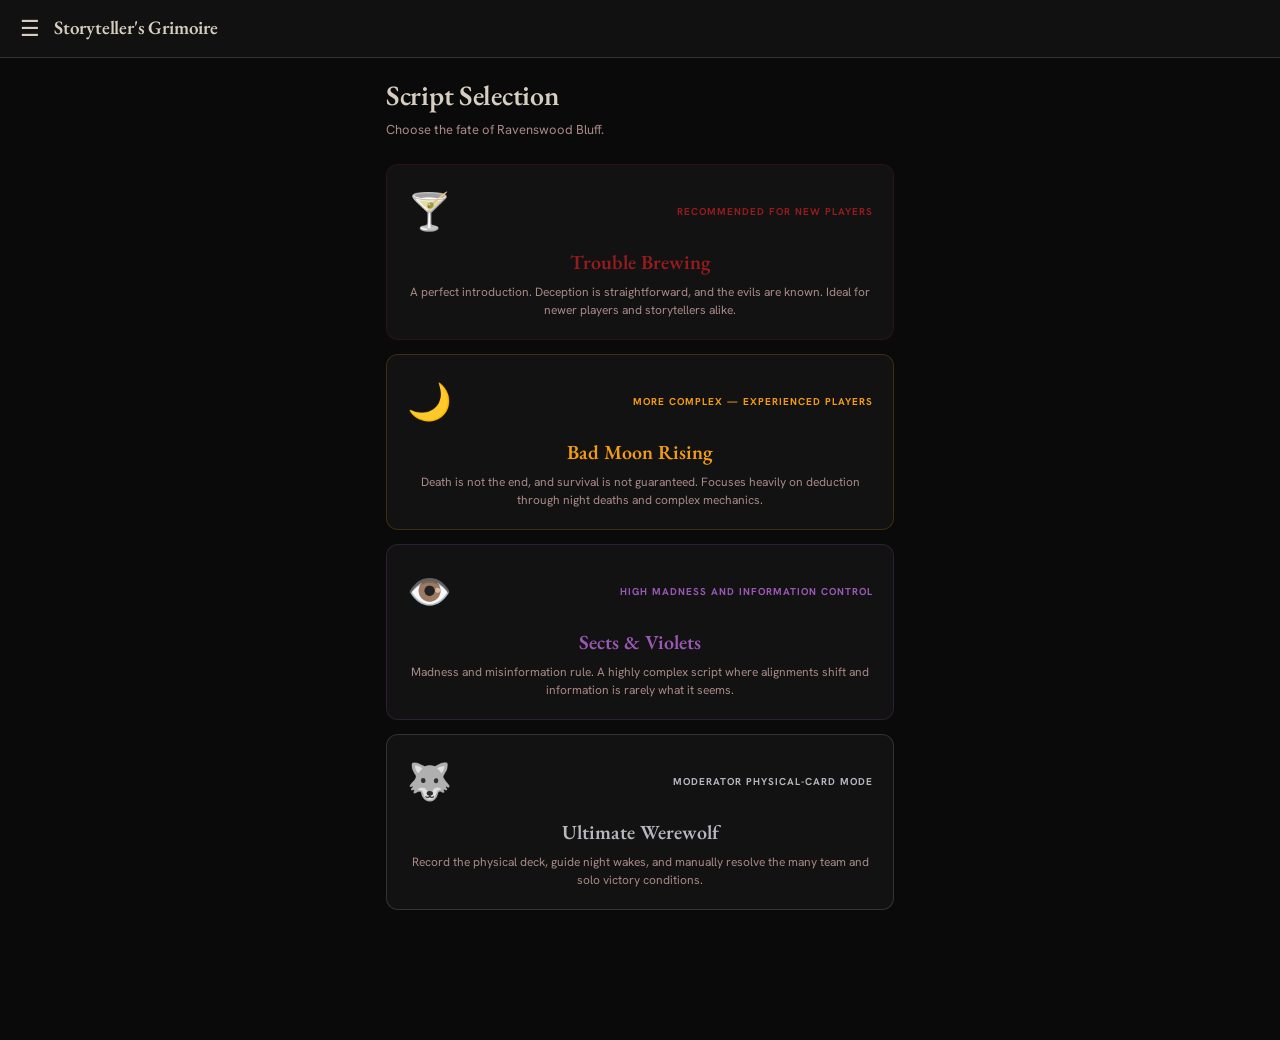
==== index.html @ f35dbe3b "Added warewolf" ====
<!DOCTYPE html>
<html lang="en">
<head>
<meta charset="UTF-8">
<meta name="viewport" content="width=device-width, initial-scale=1.0, user-scalable=no">
<title>🩸 Storyteller's Grimoire</title>
<link rel="stylesheet" href="styles/main.css">
</head>
<body>

<div id="app"></div>

<!-- Load all BOTC script data -->
<script src="scripts/trouble_brewing.js"></script>
<script src="scripts/bad_moon_rising.js"></script>
<script src="scripts/sects_and_violets.js"></script>
<script src="scripts/ultimate_werewolf.js"></script>
<script src="scripts/common.js"></script>
<script>
// Start game engine
(function() {
  try {
    const saved = loadFromStorage();
    if (saved && saved._saved) {
      Object.assign(state, saved);
      state.showResume = true;
    } else {
      state.screen = "select";
    }
    render();
  } catch (error) {
    console.error("Initialization error:", error);
    const app = document.getElementById("app");
    if (app) {
      app.innerHTML = `<div class="screen" style="padding:32px;text-align:center">
        <h2 style="color:var(--red);margin-bottom:16px">Error Loading Page</h2>
        <p style="color:var(--text2);margin-bottom:8px">${error.message}</p>
        <button class="btn btn-primary" style="margin-top:16px" onclick="location.reload()">Reload Page</button>
      </div>`;
    }
  }
})();
</script>
</body>
</html>
---- styles/main.css ----
@import url('https://fonts.googleapis.com/css2?family=EB+Garamond:ital,wght@0,500;0,600;1,500&family=Hanken+Grotesk:wght@400;600;700&display=swap');
@import url('https://fonts.googleapis.com/css2?family=Material+Symbols+Outlined:wght,FILL@100..700,0..1&display=swap');

:root {
  /* Stitch Color Tokens from DESIGN.md */
  --bg: #0A0A0A;                  /* True-black obsidian-base (#0A0A0A) */
  --surface: #1E1E1E;             /* Slate charcoal-surface Level (#1E1E1E) */
  --surface2: #131313;            /* Base surface (#131313) */
  --surface3: #201f1f;            /* High-contrast container surface (#201f1f) */
  --surface-bright: #393939;      /* Brightened surface for hovers/active states */
  --border: #333333;              /* Elevation stroke inner border */
  --text: #D6CFC0;                /* Parchment-text (#D6CFC0) */
  --text2: #e5e2e1;               /* on-surface warm muted variant */
  --text3: #a88a87;               /* outline variant */
  
  /* Brand Crimson & Alignment States */
  --red: #951B1E;                 /* Primary Solid Crimson (#951B1E) */
  --crimson: #B81D24;             /* Crimson accent primary (#B81D24) */
  --darkred: #7A1619;             /* Status evil primary (#7A1619) */
  --green: #2D5A27;               /* Forest green status good (#2D5A27) */
  
  /* Additional Aesthetic Tones from DESIGN.md */
  --blue: #dfbcd9;                /* soft tertiary lavender / blue substitute */
  --darkblue: #1c1b1b;            /* Muted dark blue container low */
  --purple: #5e445c;              /* Midnight purple storyteller private container */
  --teal: #dfbcd9;                /* soft tertiary lavender */
  --orange: #ffa69e;              /* Muted orange alert warnings */
  
  /* Fonts */
  --font-serif: 'EB Garamond', Georgia, serif;
  --font-sans: 'Hanken Grotesk', -apple-system, sans-serif;
  
  /* Border Radius */
  --rounded-sm: 0.25rem;
  --rounded: 0.5rem;
  --rounded-md: 0.75rem;
  --rounded-lg: 1rem;
  --rounded-xl: 1.5rem;
}

* {
  margin: 0;
  padding: 0;
  box-sizing: border-box;
  -webkit-tap-highlight-color: transparent;
}

body {
  font-family: var(--font-sans);
  background-color: var(--bg);
  color: var(--text);
  font-size: 14px;
  min-height: 100vh;
  overscroll-behavior: none;
  line-height: 1.5;
}

button, input, select, textarea {
  font-family: inherit;
}

/* ── SCROLLBARS ── */
::-webkit-scrollbar {
  width: 6px;
  height: 6px;
}
::-webkit-scrollbar-track {
  background: var(--bg);
}
::-webkit-scrollbar-thumb {
  background: var(--border);
  border-radius: 3px;
}
::-webkit-scrollbar-thumb:hover {
  background: var(--text3);
}

/* ── HEADER ── */
.header {
  padding: 14px 20px;
  background: rgba(19, 19, 19, 0.85);
  border-bottom: 1px solid var(--border);
  display: flex;
  align-items: center;
  justify-content: space-between;
  position: sticky;
  top: 0;
  z-index: 100;
  backdrop-filter: blur(20px);
}
.header-title {
  font-family: var(--font-serif);
  font-weight: 600;
  font-size: 19px;
  letter-spacing: -0.01em;
}

/* ── LAYOUT ── */
.screen {
  padding: 24px 16px;
  max-width: 540px;
  margin: 0 auto;
  padding-bottom: 110px;
}
.phase-badge {
  padding: 5px 12px;
  border-radius: 9999px;
  font-size: 11px;
  font-weight: 700;
  letter-spacing: 0.05em;
  text-transform: uppercase;
}

/* ── TYPOGRAPHY ── */
h1, h2, h3, .timer-display {
  font-family: var(--font-serif);
  font-weight: 600;
}
h2 {
  font-size: 26px;
  letter-spacing: -0.01em;
}

/* ── BUTTONS ── */
.btn {
  padding: 12px 20px;
  border-radius: 8px;
  border: none;
  font-weight: 600;
  font-size: 14px;
  cursor: pointer;
  width: 100%;
  transition: all 0.2s cubic-bezier(0.4, 0, 0.2, 1);
  display: inline-flex;
  align-items: center;
  justify-content: center;
  gap: 8px;
}
.btn:active {
  transform: scale(0.97);
  opacity: 0.9;
}
.btn-primary {
  background: var(--red);
  color: var(--text);
  border: 1px solid rgba(255, 255, 255, 0.05);
}
.btn-primary:hover {
  background: var(--crimson);
}
.btn-blue {
  background: var(--darkblue);
  color: var(--text2);
  border: 1px solid var(--border);
}
.btn-blue:hover {
  background: var(--surface-bright);
}
.btn-night {
  background: var(--red);
  color: var(--text);
  border: 1px solid rgba(255, 255, 255, 0.05);
}
.btn-night:hover {
  background: var(--crimson);
}
.btn-day {
  background: var(--green);
  color: var(--text);
  border: 1px solid rgba(255, 255, 255, 0.05);
}
.btn-day:hover {
  background: #397332;
}
.btn-disabled {
  background: var(--surface2);
  color: var(--text3);
  border: 1px solid var(--border);
  cursor: not-allowed;
  opacity: 0.6;
}
.btn-disabled:active {
  transform: none;
}
.btn-sm {
  padding: 6px 12px;
  border-radius: 6px;
  font-size: 12px;
  font-weight: 600;
  cursor: pointer;
  width: auto;
  border: none;
  transition: all 0.15s ease;
}
.btn-sm:active {
  transform: scale(0.95);
}
.btn-outline {
  background: none;
  border: 1px solid var(--border);
  color: var(--text2);
  padding: 8px 14px;
  border-radius: 8px;
  font-size: 13px;
  cursor: pointer;
  transition: all 0.2s;
  display: inline-flex;
  align-items: center;
  justify-content: center;
  gap: 6px;
}
.btn-outline:hover {
  border-color: var(--text2);
  color: var(--text);
  background: rgba(255, 255, 255, 0.02);
}
.btn-outline:active {
  transform: scale(0.97);
}

/* ── INPUTS ── */
.input {
  padding: 10px 14px;
  border-radius: 8px;
  border: 1px solid var(--border);
  background: var(--surface2);
  color: var(--text);
  font-size: 14px;
  outline: none;
  width: 100%;
  transition: all 0.2s;
}
.input:focus {
  border-color: var(--red);
  box-shadow: 0 0 0 1px var(--red);
}
select.input {
  -webkit-appearance: none;
  background-image: url("data:image/svg+xml;charset=UTF-8,%3Csvg xmlns='http://www.w3.org/2000/svg' viewBox='0 0 24 24' fill='%23D6CFC0'%3E%3Cpath d='M7 10l5 5 5-5z'/%3E%3C/svg%3E");
  background-repeat: no-repeat;
  background-position: right 12px center;
  background-size: 18px;
  padding-right: 36px;
}

/* ── CARDS ── */
.card {
  padding: 16px;
  border-radius: 8px;
  margin-bottom: 12px;
  border: 1px solid var(--border);
  background: var(--surface);
  box-shadow: 0 4px 6px rgba(0,0,0,0.15);
}

/* ── PLAYER ROWS ── */
.player-row {
  margin-bottom: 8px;
  border-radius: 8px;
  overflow: hidden;
  border: 1px solid var(--border);
  transition: all 0.2s ease-in-out;
  background: var(--surface);
}
.player-row.active-state {
  border-color: var(--red);
  box-shadow: 0 0 12px rgba(149, 27, 30, 0.2);
}
.player-main {
  display: flex;
  align-items: center;
  gap: 12px;
  padding: 0 16px;
  min-height: 58px;              /* Fat-finger height standard (>=56px) */
  cursor: pointer;
  user-select: none;
}
.seat-num {
  width: 24px;
  height: 24px;
  border-radius: 50%;
  display: flex;
  align-items: center;
  justify-content: center;
  font-size: 11px;
  font-weight: 700;
  flex-shrink: 0;
  color: #fff;
  border: 1px solid rgba(255,255,255,0.15);
}
.player-expand {
  padding: 12px 16px 16px;
  border-top: 1px solid var(--border);
  background: rgba(0,0,0,0.25);
}

/* ── TABS ── */
.tabs {
  display: flex;
  border-bottom: 1px solid var(--border);
  background: var(--surface);
  position: sticky;
  top: 49px;
  z-index: 90;
}
.tab {
  flex: 1;
  padding: 14px 8px;
  background: none;
  border: none;
  border-bottom: 2px solid transparent;
  color: var(--text3);
  font-size: 13px;
  font-weight: 600;
  cursor: pointer;
  transition: all 0.2s;
}
.tab.active {
  border-bottom-color: var(--red);
  color: var(--red);
}

/* ── STATUS BAR ── */
.status-bar {
  display: flex;
  gap: 8px;
  padding: 10px 16px;
  font-size: 11px;
  flex-wrap: wrap;
  background: rgba(0,0,0,0.25);
  border-bottom: 1px solid var(--border);
}

/* ── NIGHT STEP ── */
.night-step {
  padding: 18px;
  border-radius: 8px;
  margin-bottom: 16px;
  border: 1px solid var(--border);
}

/* ── ROLE CHIPS ── */
.role-chip {
  padding: 8px 14px;
  border-radius: 9999px;          /* Pill-shaped chips */
  font-size: 12px;
  font-weight: 600;
  cursor: pointer;
  transition: all 0.2s;
  border: 1px solid var(--border);
  display: inline-flex;
  align-items: center;
  margin: 0 6px 6px 0;
  box-shadow: 0 1px 3px rgba(0,0,0,0.2);
}
.role-chip img {
  border-radius: 50%;
  border: 1px solid rgba(255,255,255,0.15); /* Slight etched border */
}

/* ── BOTTOM BAR ── */
.bottom-bar {
  position: fixed;
  bottom: 0;
  left: 0;
  right: 0;
  padding: 14px 20px;
  background: rgba(10, 10, 10, 0.95);
  border-top: 1px solid var(--border);
  display: flex;
  gap: 12px;
  backdrop-filter: blur(20px);
  z-index: 100;
}

/* ── WARNINGS ── */
.warn {
  padding: 10px 14px;
  border-radius: 8px;
  font-size: 13px;
  font-weight: 600;
  margin-top: 8px;
  border: 1px solid transparent;
}
.warn-red {
  background: rgba(184, 29, 36, 0.1);
  color: #ffb4ab;
  border-color: rgba(184, 29, 36, 0.2);
}
.warn-orange {
  background: rgba(243, 156, 18, 0.1);
  color: var(--orange);
  border-color: rgba(243, 156, 18, 0.2);
}
.warn-green {
  background: rgba(45, 90, 39, 0.15);
  color: #a3e498;
  border-color: rgba(45, 90, 39, 0.3);
}

/* ── OVERLAYS ── */
.overlay {
  position: fixed;
  inset: 0;
  z-index: 200;
  display: flex;
  align-items: center;
  justify-content: center;
  background: rgba(0, 0, 0, 0.9);
  backdrop-filter: blur(20px);
  padding: 16px;
}
.overlay-box {
  background: var(--surface2);
  border: 1px solid var(--border);
  border-radius: 12px;
  padding: 28px;
  max-width: 380px;
  width: 100%;
  text-align: center;
  box-shadow: 0 10px 25px rgba(0,0,0,0.5);
}
.show-card-overlay {
  position: fixed;
  inset: 0;
  z-index: 250;
  display: flex;
  align-items: center;
  justify-content: center;
  background: rgba(0, 0, 0, 0.92);
  backdrop-filter: blur(20px);
  cursor: pointer;
}
.show-card {
  text-align: center;
  padding: 44px 32px;
  border-radius: 16px;
  max-width: 350px;
  width: 90%;
  box-shadow: 0 15px 35px rgba(0,0,0,0.6);
  border: 1px solid var(--border);
}
.confirm-overlay {
  position: fixed;
  inset: 0;
  z-index: 250;
  display: flex;
  align-items: center;
  justify-content: center;
  background: rgba(0, 0, 0, 0.85);
  backdrop-filter: blur(15px);
  padding: 16px;
}
.confirm-box {
  background: var(--surface2);
  border: 1px solid var(--border);
  border-radius: 12px;
  padding: 24px;
  max-width: 340px;
  width: 100%;
  text-align: center;
  box-shadow: 0 8px 24px rgba(0,0,0,0.5);
}

/* ── CHOICE BUTTONS ── */
.choice-grid {
  display: flex;
  flex-wrap: wrap;
  gap: 8px;
  margin-top: 12px;
}
.choice-btn {
  padding: 10px 16px;
  border-radius: 8px;
  border: 1px solid var(--border);
  background: var(--surface2);
  color: var(--text);
  font-size: 15px;
  font-weight: 600;
  cursor: pointer;
  min-width: 52px;
  text-align: center;
  transition: all 0.15s;
}
.choice-btn:active, .choice-btn.active {
  border-color: var(--red);
  background: rgba(149, 27, 30, 0.15);
  color: var(--text);
}
.char-choice-btn {
  padding: 10px 14px;
  border-radius: 8px;
  border: 1px solid var(--border);
  background: var(--surface);
  color: var(--text);
  font-size: 13px;
  font-weight: 600;
  cursor: pointer;
  text-align: left;
  width: 100%;
  transition: all 0.15s;
}
.char-choice-btn:active {
  border-color: var(--red);
  background: rgba(149, 27, 30, 0.08);
}

/* ── PLAYER COUNT SLIDER ── */
input[type="range"] {
  -webkit-appearance: none;
  appearance: none;
  width: 100%;
  height: 6px;
  background: var(--border);
  border-radius: 3px;
  outline: none;
  cursor: pointer;
  touch-action: none;
}
input[type="range"]::-webkit-slider-track {
  width: 100%;
  height: 6px;
  background: var(--border);
  border-radius: 3px;
}
input[type="range"]::-webkit-slider-thumb {
  -webkit-appearance: none;
  appearance: none;
  background: var(--red);
  height: 20px;
  width: 20px;
  border-radius: 50%;
  border: 2px solid var(--bg);
  box-shadow: 0 2px 4px rgba(0,0,0,0.4);
  margin-top: -7px;
  cursor: pointer;
  transition: background 0.15s;
}
input[type="range"]::-webkit-slider-thumb:hover {
  background: #cd222a;
}

/* ── SCRIPT SELECTOR ── */
.script-card {
  padding: 24px;
  border-radius: 12px;
  border: 1px solid var(--border);
  background: var(--surface2);
  cursor: pointer;
  margin-bottom: 16px;
  transition: all 0.25s cubic-bezier(0.4, 0, 0.2, 1);
  text-align: center;
}
.script-card:hover {
  border-color: var(--red);
  box-shadow: 0 0 16px rgba(149, 27, 30, 0.15);
  background: var(--surface-bright);
}
.script-card:active {
  transform: scale(0.98);
}

/* ── TIMER ── */
.timer-wrap {
  padding: 20px;
  border-radius: 12px;
  margin-bottom: 16px;
  border: 1px solid var(--border);
  background: var(--surface);
  transition: all 0.3s ease;
}
.timer-wrap.timer-alarm {
  animation: timerFlash 0.5s ease infinite alternate;
  border-color: var(--red);
}
@keyframes timerFlash {
  0% { background: rgba(184, 29, 36, 0.04); }
  100% { background: rgba(184, 29, 36, 0.18); }
}
.timer-phase-label {
  font-size: 12px;
  font-weight: 700;
  text-transform: uppercase;
  letter-spacing: 1.5px;
  text-align: center;
  margin-bottom: 6px;
  color: var(--text2);
}
.timer-display {
  font-size: 58px;
  font-weight: 600;
  text-align: center;
  font-variant-numeric: tabular-nums;
  letter-spacing: 1px;
  line-height: 1.1;
}
.timer-display.timer-low {
  color: var(--orange);
}
.timer-display.timer-done {
  color: var(--red);
}
.timer-bar-track {
  width: 100%;
  height: 6px;
  border-radius: 3px;
  background: var(--surface2);
  margin: 14px 0;
  overflow: hidden;
}
.timer-bar-fill {
  height: 100%;
  border-radius: 3px;
  transition: width 0.3s linear;
}
.timer-controls {
  display: flex;
  gap: 8px;
  justify-content: center;
  margin-top: 12px;
}
.timer-btn {
  padding: 8px 16px;
  border-radius: 8px;
  font-size: 13px;
  font-weight: 600;
  border: 1px solid var(--border);
  background: var(--surface2);
  color: var(--text);
  cursor: pointer;
  min-width: 80px;
  transition: all 0.15s;
}
.timer-btn:active {
  background: var(--surface3);
}
.timer-btn.active {
  border-color: var(--orange);
  color: var(--orange);
}
.timer-phases {
  display: flex;
  justify-content: center;
  gap: 6px;
  margin-bottom: 12px;
}
.timer-phase-dot {
  padding: 4px 12px;
  border-radius: 6px;
  font-size: 11px;
  font-weight: 700;
  background: var(--surface2);
  color: var(--text3);
  text-transform: uppercase;
  letter-spacing: 0.5px;
  cursor: pointer;
  transition: all 0.15s;
}
.timer-phase-dot.current {
  background: rgba(243, 156, 18, 0.15);
  color: var(--orange);
}
.timer-phase-dot.done {
  background: rgba(45, 90, 39, 0.15);
  color: #a3e498;
}
.timer-settings {
  margin-top: 14px;
  padding: 14px;
  border-radius: 8px;
  background: var(--surface2);
  border: 1px solid var(--border);
}
.timer-setting-row {
  display: flex;
  justify-content: space-between;
  align-items: center;
  margin-bottom: 10px;
  font-size: 13px;
}
.timer-setting-row:last-child {
  margin-bottom: 0;
}
.timer-adj {
  display: flex;
  align-items: center;
  gap: 8px;
}
.timer-adj-btn {
  width: 32px;
  height: 32px;
  border-radius: 6px;
  font-size: 18px;
  font-weight: 600;
  border: 1px solid var(--border);
  background: var(--surface3);
  color: var(--text);
  cursor: pointer;
  display: flex;
  align-items: center;
  justify-content: center;
  transition: all 0.15s;
}
.timer-adj-btn:active {
  background: var(--surface);
  border-color: var(--orange);
}
.timer-adj-val {
  font-weight: 700;
  font-size: 14px;
  min-width: 44px;
  text-align: center;
  font-variant-numeric: tabular-nums;
}

/* ── SELECTION BUTTONS (Night Walker) ── */
.ns-grid {
  display: flex;
  flex-wrap: wrap;
  gap: 8px;
  margin: 14px 0;
}
.ns-btn {
  padding: 10px 14px;
  border-radius: 8px;
  border: 1px solid var(--border);
  background: var(--surface2);
  color: var(--text);
  font-size: 13px;
  font-weight: 600;
  cursor: pointer;
  min-width: 80px;
  text-align: center;
  transition: all 0.15s;
}
.ns-btn:active {
  transform: scale(0.97);
}
.ns-btn.selected {
  border-color: var(--red);
  background: rgba(184, 29, 36, 0.15);
  color: var(--text);
}
.ns-btn.none-sel {
  border-color: var(--text3);
  color: var(--text3);
  font-style: italic;
}

/* ── ULTIMATE WEREWOLF PHYSICAL-CARD ENTRY ── */
.uw-role-list {
  display: grid;
  grid-template-columns: repeat(2, minmax(0, 1fr));
  gap: 7px;
  max-height: 370px;
  overflow-y: auto;
  margin-top: 10px;
  padding-right: 3px;
}
.uw-role-option {
  min-width: 0;
  min-height: 54px;
  border: 1px solid var(--border);
  border-radius: 8px;
  color: var(--text);
  padding: 7px 9px;
  display: flex;
  align-items: center;
  justify-content: space-between;
  gap: 7px;
  cursor: pointer;
  text-align: left;
}
.uw-role-option:disabled {
  cursor: not-allowed;
  opacity: 0.38;
}
.uw-role-option[hidden] {
  display: none;
}
.uw-seat-grid {
  display: grid;
  grid-template-columns: repeat(2, minmax(0, 1fr));
  gap: 6px;
  max-height: 220px;
  overflow-y: auto;
}
.uw-seat-summary {
  min-width: 0;
  border: 1px solid var(--border);
  border-radius: 7px;
  background: var(--surface2);
  color: var(--text);
  padding: 7px;
  display: flex;
  align-items: center;
  gap: 8px;
  cursor: pointer;
}
.uw-seat-summary.active {
  border-color: var(--orange);
  box-shadow: 0 0 0 1px var(--orange);
}
.uw-winner-option {
  min-height: 44px;
  border-bottom: 1px solid var(--border);
  display: flex;
  align-items: center;
  gap: 10px;
  cursor: pointer;
}
.uw-winner-option input {
  width: 18px;
  height: 18px;
}
@media (max-width: 430px) {
  .uw-role-list,
  .uw-seat-grid {
    grid-template-columns: 1fr;
  }
}

/* ── MISC ── */
details summary {
  list-style: none;
}
details summary::-webkit-details-marker {
  display: none;
}
@keyframes fadeIn {
  from { opacity: 0; transform: translateY(8px); }
  to { opacity: 1; transform: translateY(0); }
}
.fade-in {
  animation: fadeIn 0.25s ease-out forwards;
}
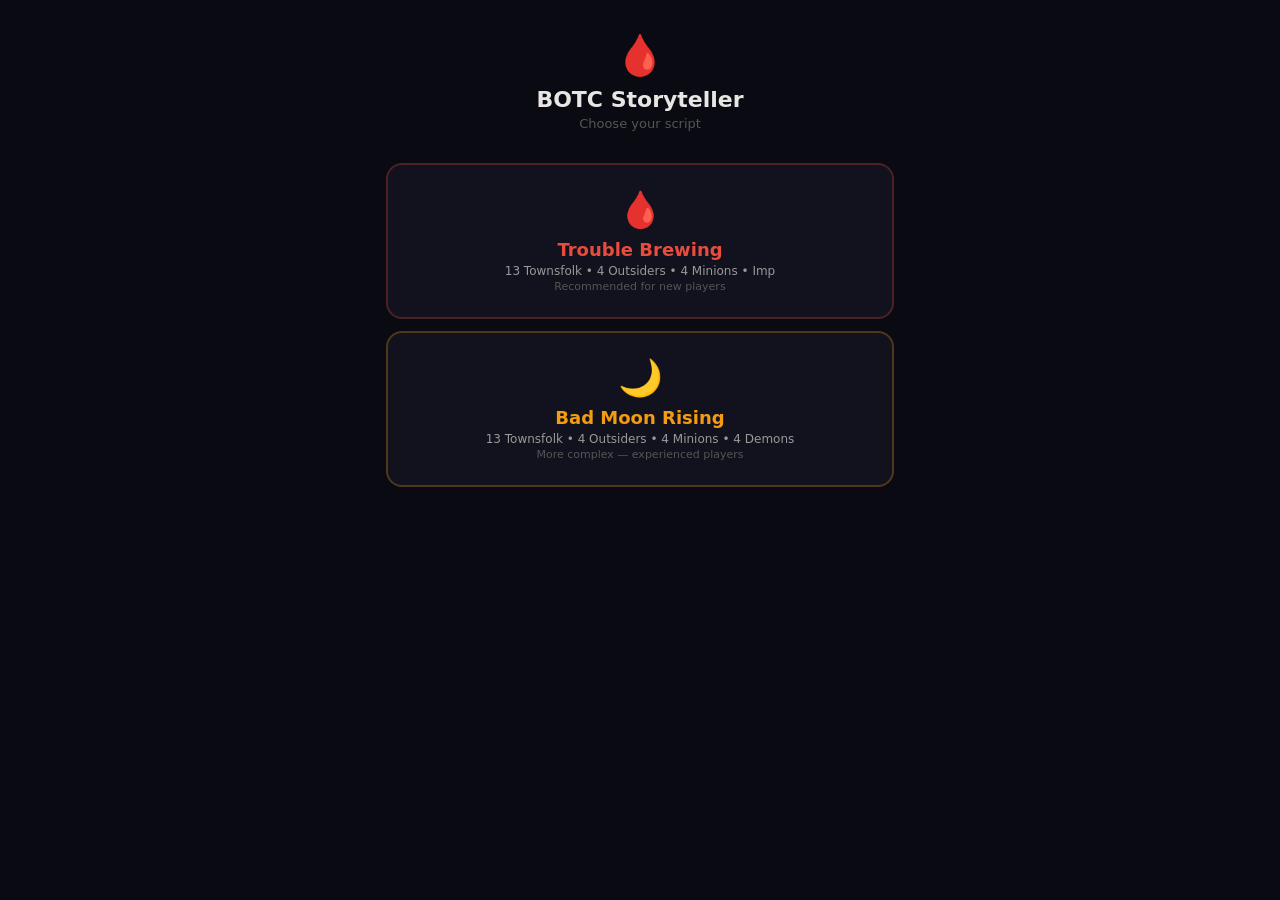
==== commit 17727d2e: "Revert "Updated UI" This reverts commit 37f68c9b20359a594f27458357422a6af00b4e94." ====
--- a/index.html
+++ b/index.html
@@ -1,45 +1,53 @@
-<!DOCTYPE html>
-<html lang="en">
-<head>
-<meta charset="UTF-8">
-<meta name="viewport" content="width=device-width, initial-scale=1.0, user-scalable=no">
-<title>🩸 Storyteller's Grimoire</title>
-<link rel="stylesheet" href="styles/main.css">
-</head>
-<body>
-
-<div id="app"></div>
-
-<!-- Load all BOTC script data -->
-<script src="scripts/trouble_brewing.js"></script>
-<script src="scripts/bad_moon_rising.js"></script>
-<script src="scripts/sects_and_violets.js"></script>
-<script src="scripts/ultimate_werewolf.js"></script>
-<script src="scripts/common.js"></script>
-<script>
-// Start game engine
-(function() {
-  try {
-    const saved = loadFromStorage();
-    if (saved && saved._saved) {
-      Object.assign(state, saved);
-      state.showResume = true;
-    } else {
-      state.screen = "select";
-    }
-    render();
-  } catch (error) {
-    console.error("Initialization error:", error);
-    const app = document.getElementById("app");
-    if (app) {
-      app.innerHTML = `<div class="screen" style="padding:32px;text-align:center">
-        <h2 style="color:var(--red);margin-bottom:16px">Error Loading Page</h2>
-        <p style="color:var(--text2);margin-bottom:8px">${error.message}</p>
-        <button class="btn btn-primary" style="margin-top:16px" onclick="location.reload()">Reload Page</button>
-      </div>`;
-    }
-  }
-})();
-</script>
-</body>
-</html>
+<!DOCTYPE html>
+<html lang="en">
+<head>
+<meta charset="UTF-8">
+<meta name="viewport" content="width=device-width, initial-scale=1.0, user-scalable=no">
+<title>🩸 BOTC Storyteller</title>
+<link rel="stylesheet" href="styles/main.css">
+<script>
+  try {
+    const raw = localStorage.getItem("botc_storyteller_v2");
+    if (raw) {
+      const saved = JSON.parse(raw);
+      if (saved && saved.scriptId) {
+        if (saved.scriptId === "tb") {
+          window.location.replace("trouble_brewing.html");
+        } else if (saved.scriptId === "bmr") {
+          window.location.replace("bad_moon_rising.html");
+        }
+      }
+    }
+  } catch(e) {}
+</script>
+</head>
+<body>
+
+<div class="screen" style="padding-top:32px">
+  <div style="text-align:center;margin-bottom:32px">
+    <div style="font-size:40px;margin-bottom:8px">🩸</div>
+    <h1 style="font-size:22px;font-weight:800;color:var(--text);margin-bottom:4px">BOTC Storyteller</h1>
+    <p style="color:var(--text3);font-size:13px">Choose your script</p>
+  </div>
+
+  <a href="trouble_brewing.html" style="text-decoration:none;display:block;margin-bottom:12px">
+    <div class="script-card" style="border-color:#e74c3c44">
+      <div style="font-size:36px;margin-bottom:8px">🩸</div>
+      <div style="font-size:18px;font-weight:700;color:#e74c3c;margin-bottom:4px">Trouble Brewing</div>
+      <div style="font-size:12px;color:var(--text2);margin-bottom:2px">13 Townsfolk • 4 Outsiders • 4 Minions • Imp</div>
+      <div style="font-size:11px;color:var(--text3)">Recommended for new players</div>
+    </div>
+  </a>
+
+  <a href="bad_moon_rising.html" style="text-decoration:none;display:block">
+    <div class="script-card" style="border-color:#f39c1244">
+      <div style="font-size:36px;margin-bottom:8px">🌙</div>
+      <div style="font-size:18px;font-weight:700;color:#f39c12;margin-bottom:4px">Bad Moon Rising</div>
+      <div style="font-size:12px;color:var(--text2);margin-bottom:2px">13 Townsfolk • 4 Outsiders • 4 Minions • 4 Demons</div>
+      <div style="font-size:11px;color:var(--text3)">More complex — experienced players</div>
+    </div>
+  </a>
+</div>
+
+</body>
+</html>
--- a/styles/main.css
+++ b/styles/main.css
@@ -1,836 +1,329 @@
-@import url('https://fonts.googleapis.com/css2?family=EB+Garamond:ital,wght@0,500;0,600;1,500&family=Hanken+Grotesk:wght@400;600;700&display=swap');
-@import url('https://fonts.googleapis.com/css2?family=Material+Symbols+Outlined:wght,FILL@100..700,0..1&display=swap');
-
-:root {
-  /* Stitch Color Tokens from DESIGN.md */
-  --bg: #0A0A0A;                  /* True-black obsidian-base (#0A0A0A) */
-  --surface: #1E1E1E;             /* Slate charcoal-surface Level (#1E1E1E) */
-  --surface2: #131313;            /* Base surface (#131313) */
-  --surface3: #201f1f;            /* High-contrast container surface (#201f1f) */
-  --surface-bright: #393939;      /* Brightened surface for hovers/active states */
-  --border: #333333;              /* Elevation stroke inner border */
-  --text: #D6CFC0;                /* Parchment-text (#D6CFC0) */
-  --text2: #e5e2e1;               /* on-surface warm muted variant */
-  --text3: #a88a87;               /* outline variant */
-  
-  /* Brand Crimson & Alignment States */
-  --red: #951B1E;                 /* Primary Solid Crimson (#951B1E) */
-  --crimson: #B81D24;             /* Crimson accent primary (#B81D24) */
-  --darkred: #7A1619;             /* Status evil primary (#7A1619) */
-  --green: #2D5A27;               /* Forest green status good (#2D5A27) */
-  
-  /* Additional Aesthetic Tones from DESIGN.md */
-  --blue: #dfbcd9;                /* soft tertiary lavender / blue substitute */
-  --darkblue: #1c1b1b;            /* Muted dark blue container low */
-  --purple: #5e445c;              /* Midnight purple storyteller private container */
-  --teal: #dfbcd9;                /* soft tertiary lavender */
-  --orange: #ffa69e;              /* Muted orange alert warnings */
-  
-  /* Fonts */
-  --font-serif: 'EB Garamond', Georgia, serif;
-  --font-sans: 'Hanken Grotesk', -apple-system, sans-serif;
-  
-  /* Border Radius */
-  --rounded-sm: 0.25rem;
-  --rounded: 0.5rem;
-  --rounded-md: 0.75rem;
-  --rounded-lg: 1rem;
-  --rounded-xl: 1.5rem;
-}
-
-* {
-  margin: 0;
-  padding: 0;
-  box-sizing: border-box;
-  -webkit-tap-highlight-color: transparent;
-}
-
-body {
-  font-family: var(--font-sans);
-  background-color: var(--bg);
-  color: var(--text);
-  font-size: 14px;
-  min-height: 100vh;
-  overscroll-behavior: none;
-  line-height: 1.5;
-}
-
-button, input, select, textarea {
-  font-family: inherit;
-}
-
-/* ── SCROLLBARS ── */
-::-webkit-scrollbar {
-  width: 6px;
-  height: 6px;
-}
-::-webkit-scrollbar-track {
-  background: var(--bg);
-}
-::-webkit-scrollbar-thumb {
-  background: var(--border);
-  border-radius: 3px;
-}
-::-webkit-scrollbar-thumb:hover {
-  background: var(--text3);
-}
-
-/* ── HEADER ── */
-.header {
-  padding: 14px 20px;
-  background: rgba(19, 19, 19, 0.85);
-  border-bottom: 1px solid var(--border);
-  display: flex;
-  align-items: center;
-  justify-content: space-between;
-  position: sticky;
-  top: 0;
-  z-index: 100;
-  backdrop-filter: blur(20px);
-}
-.header-title {
-  font-family: var(--font-serif);
-  font-weight: 600;
-  font-size: 19px;
-  letter-spacing: -0.01em;
-}
-
-/* ── LAYOUT ── */
-.screen {
-  padding: 24px 16px;
-  max-width: 540px;
-  margin: 0 auto;
-  padding-bottom: 110px;
-}
-.phase-badge {
-  padding: 5px 12px;
-  border-radius: 9999px;
-  font-size: 11px;
-  font-weight: 700;
-  letter-spacing: 0.05em;
-  text-transform: uppercase;
-}
-
-/* ── TYPOGRAPHY ── */
-h1, h2, h3, .timer-display {
-  font-family: var(--font-serif);
-  font-weight: 600;
-}
-h2 {
-  font-size: 26px;
-  letter-spacing: -0.01em;
-}
-
-/* ── BUTTONS ── */
-.btn {
-  padding: 12px 20px;
-  border-radius: 8px;
-  border: none;
-  font-weight: 600;
-  font-size: 14px;
-  cursor: pointer;
-  width: 100%;
-  transition: all 0.2s cubic-bezier(0.4, 0, 0.2, 1);
-  display: inline-flex;
-  align-items: center;
-  justify-content: center;
-  gap: 8px;
-}
-.btn:active {
-  transform: scale(0.97);
-  opacity: 0.9;
-}
-.btn-primary {
-  background: var(--red);
-  color: var(--text);
-  border: 1px solid rgba(255, 255, 255, 0.05);
-}
-.btn-primary:hover {
-  background: var(--crimson);
-}
-.btn-blue {
-  background: var(--darkblue);
-  color: var(--text2);
-  border: 1px solid var(--border);
-}
-.btn-blue:hover {
-  background: var(--surface-bright);
-}
-.btn-night {
-  background: var(--red);
-  color: var(--text);
-  border: 1px solid rgba(255, 255, 255, 0.05);
-}
-.btn-night:hover {
-  background: var(--crimson);
-}
-.btn-day {
-  background: var(--green);
-  color: var(--text);
-  border: 1px solid rgba(255, 255, 255, 0.05);
-}
-.btn-day:hover {
-  background: #397332;
-}
-.btn-disabled {
-  background: var(--surface2);
-  color: var(--text3);
-  border: 1px solid var(--border);
-  cursor: not-allowed;
-  opacity: 0.6;
-}
-.btn-disabled:active {
-  transform: none;
-}
-.btn-sm {
-  padding: 6px 12px;
-  border-radius: 6px;
-  font-size: 12px;
-  font-weight: 600;
-  cursor: pointer;
-  width: auto;
-  border: none;
-  transition: all 0.15s ease;
-}
-.btn-sm:active {
-  transform: scale(0.95);
-}
-.btn-outline {
-  background: none;
-  border: 1px solid var(--border);
-  color: var(--text2);
-  padding: 8px 14px;
-  border-radius: 8px;
-  font-size: 13px;
-  cursor: pointer;
-  transition: all 0.2s;
-  display: inline-flex;
-  align-items: center;
-  justify-content: center;
-  gap: 6px;
-}
-.btn-outline:hover {
-  border-color: var(--text2);
-  color: var(--text);
-  background: rgba(255, 255, 255, 0.02);
-}
-.btn-outline:active {
-  transform: scale(0.97);
-}
-
-/* ── INPUTS ── */
-.input {
-  padding: 10px 14px;
-  border-radius: 8px;
-  border: 1px solid var(--border);
-  background: var(--surface2);
-  color: var(--text);
-  font-size: 14px;
-  outline: none;
-  width: 100%;
-  transition: all 0.2s;
-}
-.input:focus {
-  border-color: var(--red);
-  box-shadow: 0 0 0 1px var(--red);
-}
-select.input {
-  -webkit-appearance: none;
-  background-image: url("data:image/svg+xml;charset=UTF-8,%3Csvg xmlns='http://www.w3.org/2000/svg' viewBox='0 0 24 24' fill='%23D6CFC0'%3E%3Cpath d='M7 10l5 5 5-5z'/%3E%3C/svg%3E");
-  background-repeat: no-repeat;
-  background-position: right 12px center;
-  background-size: 18px;
-  padding-right: 36px;
-}
-
-/* ── CARDS ── */
-.card {
-  padding: 16px;
-  border-radius: 8px;
-  margin-bottom: 12px;
-  border: 1px solid var(--border);
-  background: var(--surface);
-  box-shadow: 0 4px 6px rgba(0,0,0,0.15);
-}
-
-/* ── PLAYER ROWS ── */
-.player-row {
-  margin-bottom: 8px;
-  border-radius: 8px;
-  overflow: hidden;
-  border: 1px solid var(--border);
-  transition: all 0.2s ease-in-out;
-  background: var(--surface);
-}
-.player-row.active-state {
-  border-color: var(--red);
-  box-shadow: 0 0 12px rgba(149, 27, 30, 0.2);
-}
-.player-main {
-  display: flex;
-  align-items: center;
-  gap: 12px;
-  padding: 0 16px;
-  min-height: 58px;              /* Fat-finger height standard (>=56px) */
-  cursor: pointer;
-  user-select: none;
-}
-.seat-num {
-  width: 24px;
-  height: 24px;
-  border-radius: 50%;
-  display: flex;
-  align-items: center;
-  justify-content: center;
-  font-size: 11px;
-  font-weight: 700;
-  flex-shrink: 0;
-  color: #fff;
-  border: 1px solid rgba(255,255,255,0.15);
-}
-.player-expand {
-  padding: 12px 16px 16px;
-  border-top: 1px solid var(--border);
-  background: rgba(0,0,0,0.25);
-}
-
-/* ── TABS ── */
-.tabs {
-  display: flex;
-  border-bottom: 1px solid var(--border);
-  background: var(--surface);
-  position: sticky;
-  top: 49px;
-  z-index: 90;
-}
-.tab {
-  flex: 1;
-  padding: 14px 8px;
-  background: none;
-  border: none;
-  border-bottom: 2px solid transparent;
-  color: var(--text3);
-  font-size: 13px;
-  font-weight: 600;
-  cursor: pointer;
-  transition: all 0.2s;
-}
-.tab.active {
-  border-bottom-color: var(--red);
-  color: var(--red);
-}
-
-/* ── STATUS BAR ── */
-.status-bar {
-  display: flex;
-  gap: 8px;
-  padding: 10px 16px;
-  font-size: 11px;
-  flex-wrap: wrap;
-  background: rgba(0,0,0,0.25);
-  border-bottom: 1px solid var(--border);
-}
-
-/* ── NIGHT STEP ── */
-.night-step {
-  padding: 18px;
-  border-radius: 8px;
-  margin-bottom: 16px;
-  border: 1px solid var(--border);
-}
-
-/* ── ROLE CHIPS ── */
-.role-chip {
-  padding: 8px 14px;
-  border-radius: 9999px;          /* Pill-shaped chips */
-  font-size: 12px;
-  font-weight: 600;
-  cursor: pointer;
-  transition: all 0.2s;
-  border: 1px solid var(--border);
-  display: inline-flex;
-  align-items: center;
-  margin: 0 6px 6px 0;
-  box-shadow: 0 1px 3px rgba(0,0,0,0.2);
-}
-.role-chip img {
-  border-radius: 50%;
-  border: 1px solid rgba(255,255,255,0.15); /* Slight etched border */
-}
-
-/* ── BOTTOM BAR ── */
-.bottom-bar {
-  position: fixed;
-  bottom: 0;
-  left: 0;
-  right: 0;
-  padding: 14px 20px;
-  background: rgba(10, 10, 10, 0.95);
-  border-top: 1px solid var(--border);
-  display: flex;
-  gap: 12px;
-  backdrop-filter: blur(20px);
-  z-index: 100;
-}
-
-/* ── WARNINGS ── */
-.warn {
-  padding: 10px 14px;
-  border-radius: 8px;
-  font-size: 13px;
-  font-weight: 600;
-  margin-top: 8px;
-  border: 1px solid transparent;
-}
-.warn-red {
-  background: rgba(184, 29, 36, 0.1);
-  color: #ffb4ab;
-  border-color: rgba(184, 29, 36, 0.2);
-}
-.warn-orange {
-  background: rgba(243, 156, 18, 0.1);
-  color: var(--orange);
-  border-color: rgba(243, 156, 18, 0.2);
-}
-.warn-green {
-  background: rgba(45, 90, 39, 0.15);
-  color: #a3e498;
-  border-color: rgba(45, 90, 39, 0.3);
-}
-
-/* ── OVERLAYS ── */
-.overlay {
-  position: fixed;
-  inset: 0;
-  z-index: 200;
-  display: flex;
-  align-items: center;
-  justify-content: center;
-  background: rgba(0, 0, 0, 0.9);
-  backdrop-filter: blur(20px);
-  padding: 16px;
-}
-.overlay-box {
-  background: var(--surface2);
-  border: 1px solid var(--border);
-  border-radius: 12px;
-  padding: 28px;
-  max-width: 380px;
-  width: 100%;
-  text-align: center;
-  box-shadow: 0 10px 25px rgba(0,0,0,0.5);
-}
-.show-card-overlay {
-  position: fixed;
-  inset: 0;
-  z-index: 250;
-  display: flex;
-  align-items: center;
-  justify-content: center;
-  background: rgba(0, 0, 0, 0.92);
-  backdrop-filter: blur(20px);
-  cursor: pointer;
-}
-.show-card {
-  text-align: center;
-  padding: 44px 32px;
-  border-radius: 16px;
-  max-width: 350px;
-  width: 90%;
-  box-shadow: 0 15px 35px rgba(0,0,0,0.6);
-  border: 1px solid var(--border);
-}
-.confirm-overlay {
-  position: fixed;
-  inset: 0;
-  z-index: 250;
-  display: flex;
-  align-items: center;
-  justify-content: center;
-  background: rgba(0, 0, 0, 0.85);
-  backdrop-filter: blur(15px);
-  padding: 16px;
-}
-.confirm-box {
-  background: var(--surface2);
-  border: 1px solid var(--border);
-  border-radius: 12px;
-  padding: 24px;
-  max-width: 340px;
-  width: 100%;
-  text-align: center;
-  box-shadow: 0 8px 24px rgba(0,0,0,0.5);
-}
-
-/* ── CHOICE BUTTONS ── */
-.choice-grid {
-  display: flex;
-  flex-wrap: wrap;
-  gap: 8px;
-  margin-top: 12px;
-}
-.choice-btn {
-  padding: 10px 16px;
-  border-radius: 8px;
-  border: 1px solid var(--border);
-  background: var(--surface2);
-  color: var(--text);
-  font-size: 15px;
-  font-weight: 600;
-  cursor: pointer;
-  min-width: 52px;
-  text-align: center;
-  transition: all 0.15s;
-}
-.choice-btn:active, .choice-btn.active {
-  border-color: var(--red);
-  background: rgba(149, 27, 30, 0.15);
-  color: var(--text);
-}
-.char-choice-btn {
-  padding: 10px 14px;
-  border-radius: 8px;
-  border: 1px solid var(--border);
-  background: var(--surface);
-  color: var(--text);
-  font-size: 13px;
-  font-weight: 600;
-  cursor: pointer;
-  text-align: left;
-  width: 100%;
-  transition: all 0.15s;
-}
-.char-choice-btn:active {
-  border-color: var(--red);
-  background: rgba(149, 27, 30, 0.08);
-}
-
-/* ── PLAYER COUNT SLIDER ── */
-input[type="range"] {
-  -webkit-appearance: none;
-  appearance: none;
-  width: 100%;
-  height: 6px;
-  background: var(--border);
-  border-radius: 3px;
-  outline: none;
-  cursor: pointer;
-  touch-action: none;
-}
-input[type="range"]::-webkit-slider-track {
-  width: 100%;
-  height: 6px;
-  background: var(--border);
-  border-radius: 3px;
-}
-input[type="range"]::-webkit-slider-thumb {
-  -webkit-appearance: none;
-  appearance: none;
-  background: var(--red);
-  height: 20px;
-  width: 20px;
-  border-radius: 50%;
-  border: 2px solid var(--bg);
-  box-shadow: 0 2px 4px rgba(0,0,0,0.4);
-  margin-top: -7px;
-  cursor: pointer;
-  transition: background 0.15s;
-}
-input[type="range"]::-webkit-slider-thumb:hover {
-  background: #cd222a;
-}
-
-/* ── SCRIPT SELECTOR ── */
-.script-card {
-  padding: 24px;
-  border-radius: 12px;
-  border: 1px solid var(--border);
-  background: var(--surface2);
-  cursor: pointer;
-  margin-bottom: 16px;
-  transition: all 0.25s cubic-bezier(0.4, 0, 0.2, 1);
-  text-align: center;
-}
-.script-card:hover {
-  border-color: var(--red);
-  box-shadow: 0 0 16px rgba(149, 27, 30, 0.15);
-  background: var(--surface-bright);
-}
-.script-card:active {
-  transform: scale(0.98);
-}
-
-/* ── TIMER ── */
-.timer-wrap {
-  padding: 20px;
-  border-radius: 12px;
-  margin-bottom: 16px;
-  border: 1px solid var(--border);
-  background: var(--surface);
-  transition: all 0.3s ease;
-}
-.timer-wrap.timer-alarm {
-  animation: timerFlash 0.5s ease infinite alternate;
-  border-color: var(--red);
-}
-@keyframes timerFlash {
-  0% { background: rgba(184, 29, 36, 0.04); }
-  100% { background: rgba(184, 29, 36, 0.18); }
-}
-.timer-phase-label {
-  font-size: 12px;
-  font-weight: 700;
-  text-transform: uppercase;
-  letter-spacing: 1.5px;
-  text-align: center;
-  margin-bottom: 6px;
-  color: var(--text2);
-}
-.timer-display {
-  font-size: 58px;
-  font-weight: 600;
-  text-align: center;
-  font-variant-numeric: tabular-nums;
-  letter-spacing: 1px;
-  line-height: 1.1;
-}
-.timer-display.timer-low {
-  color: var(--orange);
-}
-.timer-display.timer-done {
-  color: var(--red);
-}
-.timer-bar-track {
-  width: 100%;
-  height: 6px;
-  border-radius: 3px;
-  background: var(--surface2);
-  margin: 14px 0;
-  overflow: hidden;
-}
-.timer-bar-fill {
-  height: 100%;
-  border-radius: 3px;
-  transition: width 0.3s linear;
-}
-.timer-controls {
-  display: flex;
-  gap: 8px;
-  justify-content: center;
-  margin-top: 12px;
-}
-.timer-btn {
-  padding: 8px 16px;
-  border-radius: 8px;
-  font-size: 13px;
-  font-weight: 600;
-  border: 1px solid var(--border);
-  background: var(--surface2);
-  color: var(--text);
-  cursor: pointer;
-  min-width: 80px;
-  transition: all 0.15s;
-}
-.timer-btn:active {
-  background: var(--surface3);
-}
-.timer-btn.active {
-  border-color: var(--orange);
-  color: var(--orange);
-}
-.timer-phases {
-  display: flex;
-  justify-content: center;
-  gap: 6px;
-  margin-bottom: 12px;
-}
-.timer-phase-dot {
-  padding: 4px 12px;
-  border-radius: 6px;
-  font-size: 11px;
-  font-weight: 700;
-  background: var(--surface2);
-  color: var(--text3);
-  text-transform: uppercase;
-  letter-spacing: 0.5px;
-  cursor: pointer;
-  transition: all 0.15s;
-}
-.timer-phase-dot.current {
-  background: rgba(243, 156, 18, 0.15);
-  color: var(--orange);
-}
-.timer-phase-dot.done {
-  background: rgba(45, 90, 39, 0.15);
-  color: #a3e498;
-}
-.timer-settings {
-  margin-top: 14px;
-  padding: 14px;
-  border-radius: 8px;
-  background: var(--surface2);
-  border: 1px solid var(--border);
-}
-.timer-setting-row {
-  display: flex;
-  justify-content: space-between;
-  align-items: center;
-  margin-bottom: 10px;
-  font-size: 13px;
-}
-.timer-setting-row:last-child {
-  margin-bottom: 0;
-}
-.timer-adj {
-  display: flex;
-  align-items: center;
-  gap: 8px;
-}
-.timer-adj-btn {
-  width: 32px;
-  height: 32px;
-  border-radius: 6px;
-  font-size: 18px;
-  font-weight: 600;
-  border: 1px solid var(--border);
-  background: var(--surface3);
-  color: var(--text);
-  cursor: pointer;
-  display: flex;
-  align-items: center;
-  justify-content: center;
-  transition: all 0.15s;
-}
-.timer-adj-btn:active {
-  background: var(--surface);
-  border-color: var(--orange);
-}
-.timer-adj-val {
-  font-weight: 700;
-  font-size: 14px;
-  min-width: 44px;
-  text-align: center;
-  font-variant-numeric: tabular-nums;
-}
-
-/* ── SELECTION BUTTONS (Night Walker) ── */
-.ns-grid {
-  display: flex;
-  flex-wrap: wrap;
-  gap: 8px;
-  margin: 14px 0;
-}
-.ns-btn {
-  padding: 10px 14px;
-  border-radius: 8px;
-  border: 1px solid var(--border);
-  background: var(--surface2);
-  color: var(--text);
-  font-size: 13px;
-  font-weight: 600;
-  cursor: pointer;
-  min-width: 80px;
-  text-align: center;
-  transition: all 0.15s;
-}
-.ns-btn:active {
-  transform: scale(0.97);
-}
-.ns-btn.selected {
-  border-color: var(--red);
-  background: rgba(184, 29, 36, 0.15);
-  color: var(--text);
-}
-.ns-btn.none-sel {
-  border-color: var(--text3);
-  color: var(--text3);
-  font-style: italic;
-}
-
-/* ── ULTIMATE WEREWOLF PHYSICAL-CARD ENTRY ── */
-.uw-role-list {
-  display: grid;
-  grid-template-columns: repeat(2, minmax(0, 1fr));
-  gap: 7px;
-  max-height: 370px;
-  overflow-y: auto;
-  margin-top: 10px;
-  padding-right: 3px;
-}
-.uw-role-option {
-  min-width: 0;
-  min-height: 54px;
-  border: 1px solid var(--border);
-  border-radius: 8px;
-  color: var(--text);
-  padding: 7px 9px;
-  display: flex;
-  align-items: center;
-  justify-content: space-between;
-  gap: 7px;
-  cursor: pointer;
-  text-align: left;
-}
-.uw-role-option:disabled {
-  cursor: not-allowed;
-  opacity: 0.38;
-}
-.uw-role-option[hidden] {
-  display: none;
-}
-.uw-seat-grid {
-  display: grid;
-  grid-template-columns: repeat(2, minmax(0, 1fr));
-  gap: 6px;
-  max-height: 220px;
-  overflow-y: auto;
-}
-.uw-seat-summary {
-  min-width: 0;
-  border: 1px solid var(--border);
-  border-radius: 7px;
-  background: var(--surface2);
-  color: var(--text);
-  padding: 7px;
-  display: flex;
-  align-items: center;
-  gap: 8px;
-  cursor: pointer;
-}
-.uw-seat-summary.active {
-  border-color: var(--orange);
-  box-shadow: 0 0 0 1px var(--orange);
-}
-.uw-winner-option {
-  min-height: 44px;
-  border-bottom: 1px solid var(--border);
-  display: flex;
-  align-items: center;
-  gap: 10px;
-  cursor: pointer;
-}
-.uw-winner-option input {
-  width: 18px;
-  height: 18px;
-}
-@media (max-width: 430px) {
-  .uw-role-list,
-  .uw-seat-grid {
-    grid-template-columns: 1fr;
-  }
-}
-
-/* ── MISC ── */
-details summary {
-  list-style: none;
-}
-details summary::-webkit-details-marker {
-  display: none;
-}
-@keyframes fadeIn {
-  from { opacity: 0; transform: translateY(8px); }
-  to { opacity: 1; transform: translateY(0); }
-}
-.fade-in {
-  animation: fadeIn 0.25s ease-out forwards;
-}
+:root {
+  --bg: #0a0a12;
+  --surface: #12121e;
+  --surface2: #1a1a2e;
+  --surface3: #252540;
+  --border: #2a2a3a;
+  --text: #e8e6e3;
+  --text2: #999;
+  --text3: #555;
+  --red: #e74c3c;
+  --darkred: #c0392b;
+  --blue: #5dade2;
+  --darkblue: #1a3a5c;
+  --green: #27ae60;
+  --teal: #48c9b0;
+  --darkteal: #1a4a3a;
+  --orange: #f39c12;
+  --purple: #9b59b6;
+  --indigo: #8888dd;
+}
+* { margin:0; padding:0; box-sizing:border-box; -webkit-tap-highlight-color:transparent; }
+body {
+  font-family: -apple-system, 'Segoe UI', system-ui, sans-serif;
+  background: var(--bg); color: var(--text);
+  font-size: 14px; min-height: 100vh; overscroll-behavior: none;
+}
+button { font-family: inherit; }
+
+/* ── HEADER ── */
+.header {
+  padding: 12px 16px; background: rgba(0,0,0,0.5);
+  border-bottom: 1px solid rgba(231,76,60,0.25);
+  display: flex; align-items: center; justify-content: space-between;
+  position: sticky; top: 0; z-index: 100; backdrop-filter: blur(10px);
+}
+.header-title { font-weight:700; font-size:15px; letter-spacing:0.5px; }
+
+/* ── LAYOUT ── */
+.screen { padding: 16px; max-width: 540px; margin: 0 auto; padding-bottom: 100px; }
+.phase-badge { padding: 4px 12px; border-radius: 12px; font-size: 12px; font-weight: 600; }
+
+/* ── BUTTONS ── */
+.btn {
+  padding: 12px 18px; border-radius: 10px; border: none;
+  font-weight: 700; font-size: 14px; cursor: pointer; width: 100%;
+  transition: opacity 0.15s;
+}
+.btn:active { opacity: 0.8; }
+.btn-primary { background: linear-gradient(135deg, #c0392b, #e74c3c); color: #fff; }
+.btn-blue { background: linear-gradient(135deg, #1a3a5c, #2980b9); color: #aad4f0; }
+.btn-night { background: linear-gradient(135deg, #1a1a4a, #2a2a6a); color: #8888dd; }
+.btn-day { background: linear-gradient(135deg, #4a4a1a, #6a6a2a); color: #dddd66; }
+.btn-disabled { background: #222; color: #444; cursor: not-allowed; }
+.btn-sm {
+  padding: 5px 10px; border-radius: 6px; font-size: 11px; font-weight: 600;
+  cursor: pointer; width: auto; border: none;
+}
+.btn-outline {
+  background: none; border: 1px solid var(--border); color: var(--text2);
+  padding: 6px 12px; border-radius: 6px; font-size: 12px; cursor: pointer;
+}
+
+/* ── INPUTS ── */
+.input {
+  padding: 10px 14px; border-radius: 8px; border: 1px solid var(--border);
+  background: var(--surface2); color: var(--text); font-size: 14px; outline: none;
+  width: 100%; font-family: inherit;
+}
+.input:focus { border-color: var(--red); }
+select.input { -webkit-appearance: none; }
+
+/* ── CARDS ── */
+.card {
+  padding: 12px; border-radius: 10px; margin-bottom: 8px;
+  border: 1px solid var(--border); background: var(--surface);
+}
+
+/* ── PLAYER ROWS ── */
+.player-row {
+  margin-bottom: 5px; border-radius: 10px; overflow: hidden;
+  border: 1px solid; transition: border-color 0.2s;
+}
+.player-main {
+  display: flex; align-items: center; gap: 8px;
+  padding: 10px 12px; cursor: pointer;
+}
+.seat-num {
+  width: 22px; height: 22px; border-radius: 50%;
+  display: flex; align-items: center; justify-content: center;
+  font-size: 10px; font-weight: 700; flex-shrink: 0; color: #fff;
+}
+.player-expand {
+  padding: 8px 12px 12px; border-top: 1px solid rgba(255,255,255,0.06);
+  background: rgba(0,0,0,0.2);
+}
+
+/* ── TABS ── */
+.tabs {
+  display: flex; border-bottom: 1px solid rgba(255,255,255,0.08);
+  background: rgba(0,0,0,0.2); position: sticky; top: 49px; z-index: 90;
+}
+.tab {
+  flex: 1; padding: 10px 8px; background: none; border: none;
+  border-bottom: 2px solid transparent; color: var(--text3);
+  font-size: 12px; cursor: pointer;
+}
+.tab.active { border-bottom-color: var(--red); color: var(--red); font-weight: 600; }
+
+/* ── STATUS BAR ── */
+.status-bar {
+  display: flex; gap: 8px; padding: 8px 16px; font-size: 11px;
+  flex-wrap: wrap; background: rgba(0,0,0,0.15);
+}
+
+/* ── NIGHT STEP ── */
+.night-step { padding: 16px; border-radius: 12px; margin-bottom: 16px; }
+
+/* ── ROLE CHIPS ── */
+.role-chip {
+  padding: 6px 12px; border-radius: 6px; font-size: 12px;
+  cursor: pointer; transition: all 0.15s; border: 1px solid;
+  display: inline-block; margin: 0 4px 4px 0;
+}
+
+/* ── BOTTOM BAR ── */
+.bottom-bar {
+  position: fixed; bottom: 0; left: 0; right: 0;
+  padding: 12px 16px; background: rgba(10,10,18,0.95);
+  border-top: 1px solid rgba(255,255,255,0.1);
+  display: flex; gap: 8px; backdrop-filter: blur(10px); z-index: 100;
+}
+
+/* ── WARNINGS ── */
+.warn { padding: 6px 8px; border-radius: 6px; font-size: 12px; font-weight: 600; margin-top: 8px; }
+.warn-red { background: rgba(231,76,60,0.12); color: var(--red); }
+.warn-orange { background: rgba(243,156,18,0.12); color: var(--orange); }
+.warn-green { background: rgba(39,174,96,0.12); color: var(--green); }
+
+/* ── OVERLAYS ── */
+.overlay {
+  position: fixed; inset: 0; z-index: 200;
+  display: flex; align-items: center; justify-content: center;
+  background: rgba(0,0,0,0.85); backdrop-filter: blur(8px); padding: 16px;
+}
+.overlay-box {
+  background: var(--surface); border: 1px solid var(--border);
+  border-radius: 16px; padding: 24px; max-width: 380px; width: 100%;
+  text-align: center;
+}
+.show-card-overlay {
+  position: fixed; inset: 0; z-index: 250;
+  display: flex; align-items: center; justify-content: center;
+  background: rgba(0,0,0,0.92); backdrop-filter: blur(12px); cursor: pointer;
+}
+.show-card {
+  text-align: center; padding: 48px 32px; border-radius: 24px;
+  max-width: 340px; width: 90%;
+}
+.confirm-overlay {
+  position: fixed; inset: 0; z-index: 250;
+  display: flex; align-items: center; justify-content: center;
+  background: rgba(0,0,0,0.8); padding: 16px;
+}
+.confirm-box {
+  background: var(--surface2); border: 1px solid var(--border);
+  border-radius: 16px; padding: 20px; max-width: 340px; width: 100%;
+  text-align: center;
+}
+
+/* ── CHOICE BUTTONS ── */
+.choice-grid { display: flex; flex-wrap: wrap; gap: 8px; margin-top: 12px; }
+.choice-btn {
+  padding: 10px 16px; border-radius: 10px; border: 2px solid var(--border);
+  background: var(--surface2); color: var(--text); font-size: 16px; font-weight: 700;
+  cursor: pointer; min-width: 52px; text-align: center;
+}
+.choice-btn:active { border-color: var(--blue); background: rgba(41,128,185,0.2); }
+.char-choice-btn {
+  padding: 8px 12px; border-radius: 8px; border: 1px solid var(--border);
+  background: var(--surface); color: var(--text); font-size: 13px; font-weight: 600;
+  cursor: pointer; text-align: left; width: 100%;
+}
+.char-choice-btn:active { border-color: var(--blue); }
+
+/* ── PLAYER COUNT SLIDER ── */
+input[type="range"] {
+  -webkit-appearance: none;
+  appearance: none;
+  width: 100%;
+  height: 6px;
+  background: #333;
+  border-radius: 3px;
+  outline: none;
+  cursor: pointer;
+  touch-action: none;
+  -ms-touch-action: none;
+}
+
+input[type="range"]::-webkit-slider-track {
+  width: 100%;
+  height: 6px;
+  background: #333;
+  border-radius: 3px;
+}
+
+input[type="range"]::-moz-range-track {
+  width: 100%;
+  height: 6px;
+  background: #333;
+  border-radius: 3px;
+  border: none;
+}
+
+input[type="range"]::-webkit-slider-thumb {
+  -webkit-appearance: none;
+  appearance: none;
+  background: var(--red);
+  height: 20px;
+  width: 20px;
+  border-radius: 50%;
+  border: 2px solid #fff;
+  box-shadow: 0 2px 4px rgba(0,0,0,0.3);
+  margin-top: -7px;
+  cursor: pointer;
+  transition: background 0.2s;
+}
+
+input[type="range"]::-moz-range-thumb {
+  background: var(--red);
+  height: 20px;
+  width: 20px;
+  border-radius: 50%;
+  border: 2px solid #fff;
+  box-shadow: 0 2px 4px rgba(0,0,0,0.3);
+  cursor: pointer;
+  transition: background 0.2s;
+}
+
+input[type="range"]:hover::-webkit-slider-thumb {
+  background: #c0392b;
+}
+
+input[type="range"]:hover::-moz-range-thumb {
+  background: #c0392b;
+}
+
+/* ── SCRIPT SELECTOR ── */
+.script-card {
+  padding: 24px; border-radius: 16px; border: 2px solid var(--border);
+  background: var(--surface); cursor: pointer; margin-bottom: 12px;
+  transition: border-color 0.2s, background 0.2s;
+  text-align: center;
+}
+.script-card:active { opacity: 0.85; }
+
+/* ── TIMER ── */
+.timer-wrap {
+  padding: 16px; border-radius: 14px; margin-bottom: 12px;
+  border: 2px solid var(--border); background: var(--surface);
+  transition: border-color 0.3s, background 0.3s;
+}
+.timer-wrap.timer-alarm { animation: timerFlash 0.5s ease infinite alternate; border-color: var(--red); }
+@keyframes timerFlash {
+  0% { background: rgba(231,76,60,0.05); }
+  100% { background: rgba(231,76,60,0.2); }
+}
+.timer-phase-label {
+  font-size: 11px; font-weight: 700; text-transform: uppercase;
+  letter-spacing: 1.5px; text-align: center; margin-bottom: 4px;
+}
+.timer-display {
+  font-size: 56px; font-weight: 900; text-align: center;
+  font-variant-numeric: tabular-nums; letter-spacing: 2px; line-height: 1.1;
+}
+.timer-display.timer-low { color: var(--orange); }
+.timer-display.timer-done { color: var(--red); }
+.timer-bar-track { width: 100%; height: 6px; border-radius: 3px; background: var(--surface3); margin: 10px 0; overflow: hidden; }
+.timer-bar-fill { height: 100%; border-radius: 3px; transition: width 0.3s linear; }
+.timer-controls { display: flex; gap: 8px; justify-content: center; margin-top: 8px; }
+.timer-btn {
+  padding: 10px 18px; border-radius: 10px; font-size: 13px; font-weight: 700;
+  border: 1px solid var(--border); background: var(--surface2);
+  color: var(--text); cursor: pointer; min-width: 80px;
+}
+.timer-btn:active { background: var(--surface3); }
+.timer-btn.active { border-color: var(--orange); color: var(--orange); }
+.timer-phases { display: flex; justify-content: center; gap: 4px; margin-bottom: 10px; }
+.timer-phase-dot {
+  padding: 4px 10px; border-radius: 6px; font-size: 10px; font-weight: 700;
+  background: var(--surface3); color: var(--text3);
+  text-transform: uppercase; letter-spacing: 0.5px; cursor: pointer;
+}
+.timer-phase-dot.current { background: rgba(243,156,18,0.2); color: var(--orange); }
+.timer-phase-dot.done { background: rgba(46,204,113,0.15); color: var(--green); }
+.timer-settings {
+  margin-top: 10px; padding: 12px; border-radius: 10px;
+  background: var(--surface2); border: 1px solid var(--border);
+}
+.timer-setting-row {
+  display: flex; justify-content: space-between; align-items: center;
+  margin-bottom: 8px; font-size: 13px;
+}
+.timer-setting-row:last-child { margin-bottom: 0; }
+.timer-adj { display: flex; align-items: center; gap: 6px; }
+.timer-adj-btn {
+  width: 32px; height: 32px; border-radius: 8px; font-size: 18px; font-weight: 700;
+  border: 1px solid var(--border); background: var(--surface3);
+  color: var(--text); cursor: pointer;
+  display: flex; align-items: center; justify-content: center;
+}
+.timer-adj-btn:active { background: var(--surface); border-color: var(--orange); }
+.timer-adj-val { font-weight: 800; font-size: 14px; min-width: 44px; text-align: center; font-variant-numeric: tabular-nums; }
+
+/* ── SELECTION BUTTONS (Night Walker) ── */
+.ns-grid { display: flex; flex-wrap: wrap; gap: 6px; margin: 12px 0; }
+.ns-btn {
+  padding: 10px 14px; border-radius: 10px; border: 2px solid var(--border);
+  background: var(--surface2); color: var(--text); font-size: 13px; font-weight: 600;
+  cursor: pointer; min-width: 80px; text-align: center; transition: all 0.15s;
+}
+.ns-btn:active { transform: scale(0.97); }
+.ns-btn.selected { border-color: var(--blue); background: rgba(41,128,185,0.2); color: var(--blue); }
+.ns-btn.none-sel { border-color: var(--text3); color: var(--text3); font-style: italic; }
+
+/* ── MISC ── */
+details summary { list-style: none; }
+details summary::-webkit-details-marker { display: none; }
+@keyframes fadeIn { from{opacity:0;transform:translateY(8px)} to{opacity:1;transform:translateY(0)} }
+.fade-in { animation: fadeIn 0.25s ease-out; }
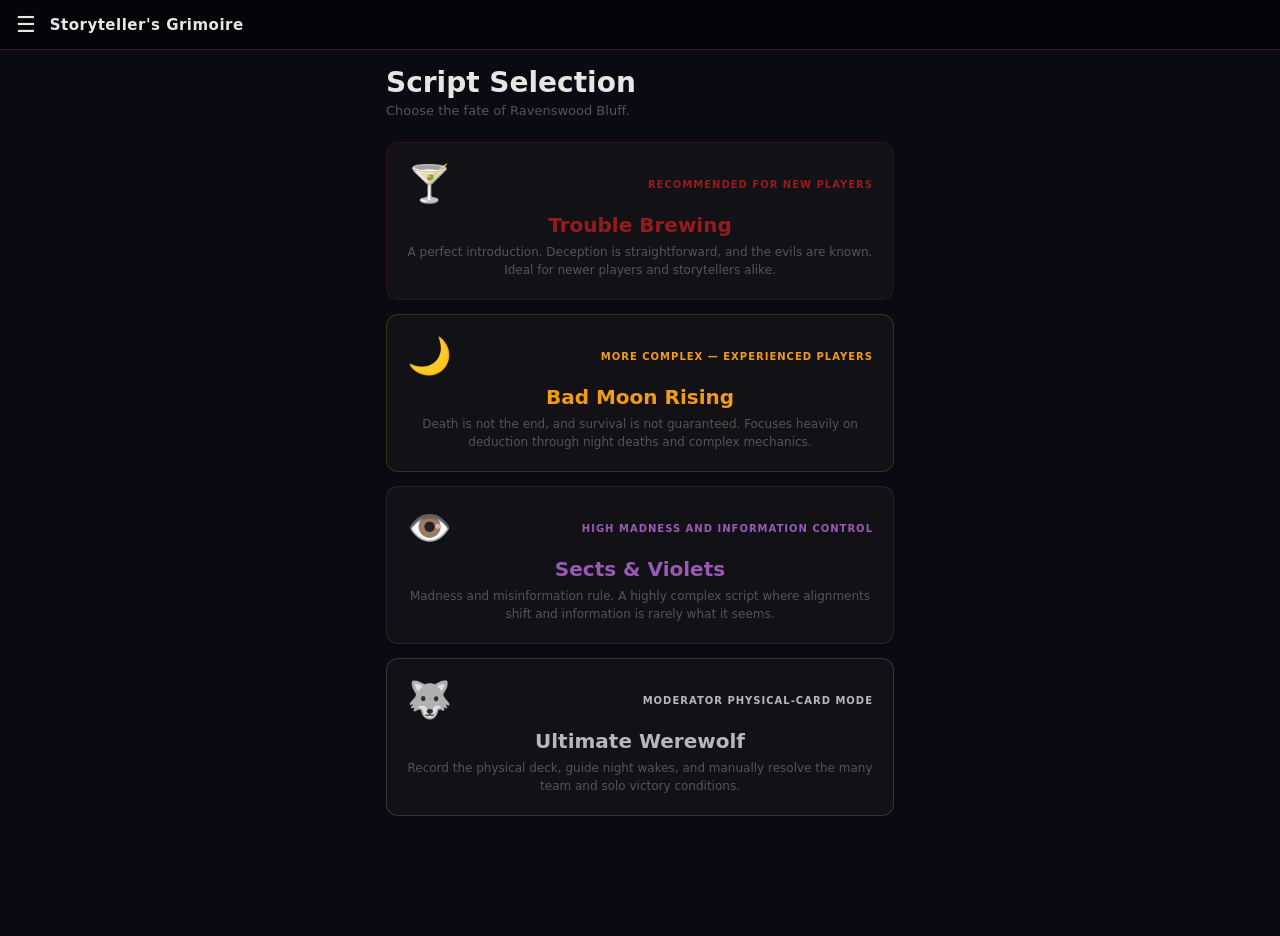
==== commit 89b52519: "Raise TB max players to 20, add unselected role randomize, and email roster via Actions. Co-authored" ====
--- a/index.html
+++ b/index.html
@@ -1,53 +1,46 @@
-<!DOCTYPE html>
-<html lang="en">
-<head>
-<meta charset="UTF-8">
-<meta name="viewport" content="width=device-width, initial-scale=1.0, user-scalable=no">
-<title>🩸 BOTC Storyteller</title>
-<link rel="stylesheet" href="styles/main.css">
-<script>
-  try {
-    const raw = localStorage.getItem("botc_storyteller_v2");
-    if (raw) {
-      const saved = JSON.parse(raw);
-      if (saved && saved.scriptId) {
-        if (saved.scriptId === "tb") {
-          window.location.replace("trouble_brewing.html");
-        } else if (saved.scriptId === "bmr") {
-          window.location.replace("bad_moon_rising.html");
-        }
-      }
-    }
-  } catch(e) {}
-</script>
-</head>
-<body>
-
-<div class="screen" style="padding-top:32px">
-  <div style="text-align:center;margin-bottom:32px">
-    <div style="font-size:40px;margin-bottom:8px">🩸</div>
-    <h1 style="font-size:22px;font-weight:800;color:var(--text);margin-bottom:4px">BOTC Storyteller</h1>
-    <p style="color:var(--text3);font-size:13px">Choose your script</p>
-  </div>
-
-  <a href="trouble_brewing.html" style="text-decoration:none;display:block;margin-bottom:12px">
-    <div class="script-card" style="border-color:#e74c3c44">
-      <div style="font-size:36px;margin-bottom:8px">🩸</div>
-      <div style="font-size:18px;font-weight:700;color:#e74c3c;margin-bottom:4px">Trouble Brewing</div>
-      <div style="font-size:12px;color:var(--text2);margin-bottom:2px">13 Townsfolk • 4 Outsiders • 4 Minions • Imp</div>
-      <div style="font-size:11px;color:var(--text3)">Recommended for new players</div>
-    </div>
-  </a>
-
-  <a href="bad_moon_rising.html" style="text-decoration:none;display:block">
-    <div class="script-card" style="border-color:#f39c1244">
-      <div style="font-size:36px;margin-bottom:8px">🌙</div>
-      <div style="font-size:18px;font-weight:700;color:#f39c12;margin-bottom:4px">Bad Moon Rising</div>
-      <div style="font-size:12px;color:var(--text2);margin-bottom:2px">13 Townsfolk • 4 Outsiders • 4 Minions • 4 Demons</div>
-      <div style="font-size:11px;color:var(--text3)">More complex — experienced players</div>
-    </div>
-  </a>
-</div>
-
-</body>
-</html>
+<!DOCTYPE html>
+<html lang="en">
+<head>
+<meta charset="UTF-8">
+<meta name="viewport" content="width=device-width, initial-scale=1.0, user-scalable=no">
+<title>🩸 Storyteller's Grimoire</title>
+<link rel="stylesheet" href="styles/main.css">
+</head>
+<body>
+
+<div id="app"></div>
+
+<!-- Load all BOTC script data -->
+<script src="scripts/runtime-config.js"></script>
+<script src="scripts/trouble_brewing.js"></script>
+<script src="scripts/bad_moon_rising.js"></script>
+<script src="scripts/sects_and_violets.js"></script>
+<script src="scripts/ultimate_werewolf.js"></script>
+<script src="scripts/common.js"></script>
+<script>
+// Start game engine
+(function() {
+  try {
+    const saved = loadFromStorage();
+    if (saved && saved._saved) {
+      Object.assign(state, saved);
+      state.showResume = true;
+    } else {
+      state.screen = "select";
+    }
+    render();
+  } catch (error) {
+    console.error("Initialization error:", error);
+    const app = document.getElementById("app");
+    if (app) {
+      app.innerHTML = `<div class="screen" style="padding:32px;text-align:center">
+        <h2 style="color:var(--red);margin-bottom:16px">Error Loading Page</h2>
+        <p style="color:var(--text2);margin-bottom:8px">${error.message}</p>
+        <button class="btn btn-primary" style="margin-top:16px" onclick="location.reload()">Reload Page</button>
+      </div>`;
+    }
+  }
+})();
+</script>
+</body>
+</html>
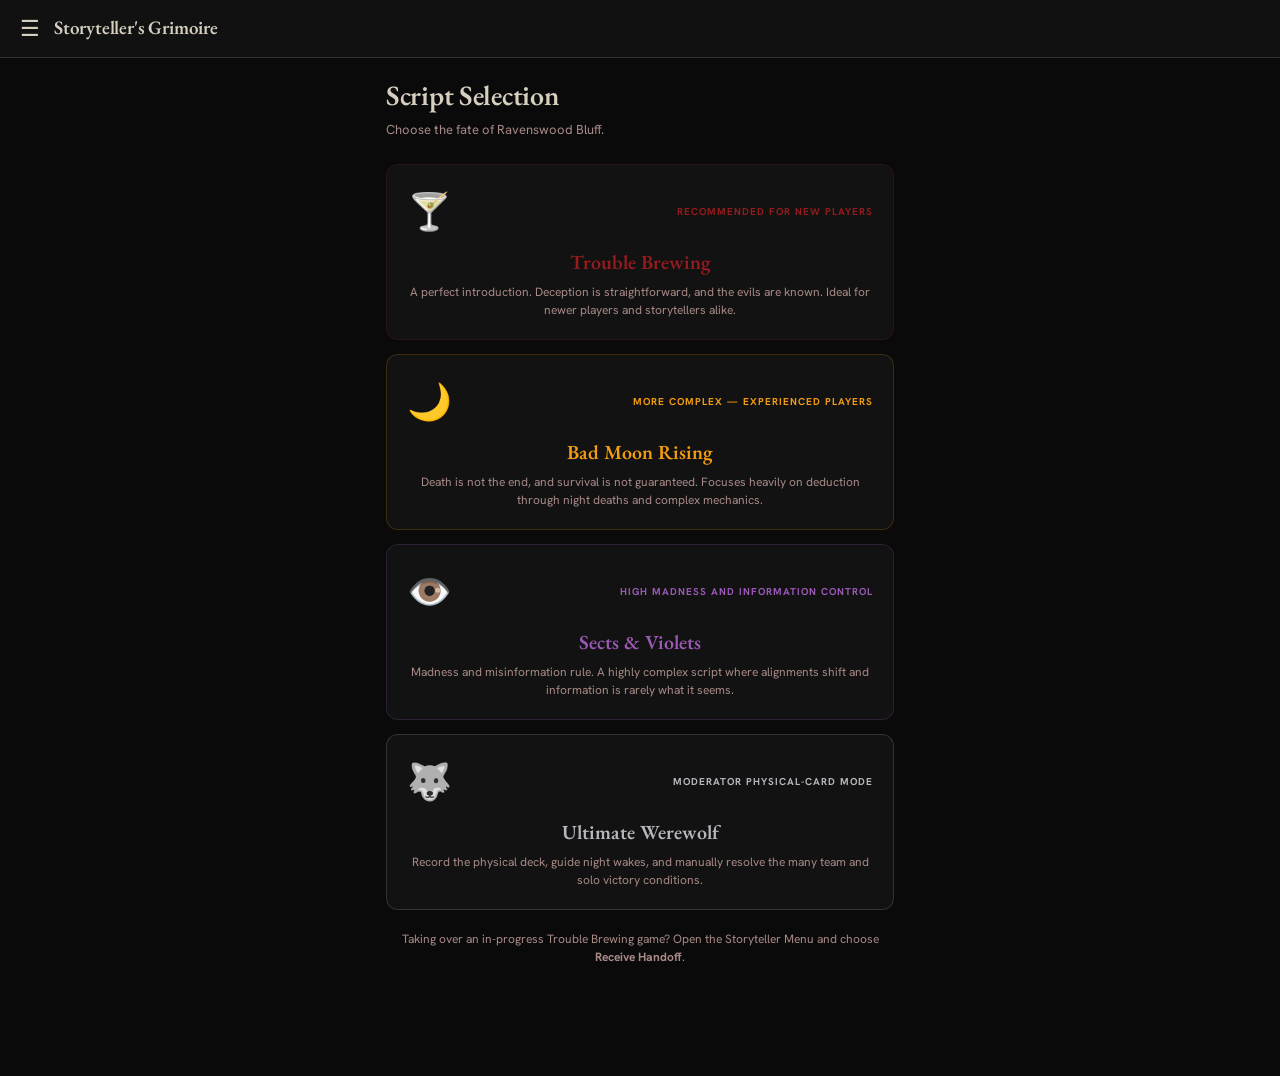
==== commit adfab107: "Add Trouble Brewing host handoff via QR, receive scan, and day-end email. Storytellers can transfer " ====
--- a/index.html
+++ b/index.html
@@ -16,7 +16,9 @@
 <script src="scripts/bad_moon_rising.js"></script>
 <script src="scripts/sects_and_violets.js"></script>
 <script src="scripts/ultimate_werewolf.js"></script>
+<script src="scripts/handoff-qr.js"></script>
 <script src="scripts/common.js"></script>
+<script src="scripts/handoff.js"></script>
 <script>
 // Start game engine
 (function() {
--- a/styles/main.css
+++ b/styles/main.css
@@ -1,329 +1,891 @@
-:root {
-  --bg: #0a0a12;
-  --surface: #12121e;
-  --surface2: #1a1a2e;
-  --surface3: #252540;
-  --border: #2a2a3a;
-  --text: #e8e6e3;
-  --text2: #999;
-  --text3: #555;
-  --red: #e74c3c;
-  --darkred: #c0392b;
-  --blue: #5dade2;
-  --darkblue: #1a3a5c;
-  --green: #27ae60;
-  --teal: #48c9b0;
-  --darkteal: #1a4a3a;
-  --orange: #f39c12;
-  --purple: #9b59b6;
-  --indigo: #8888dd;
-}
-* { margin:0; padding:0; box-sizing:border-box; -webkit-tap-highlight-color:transparent; }
-body {
-  font-family: -apple-system, 'Segoe UI', system-ui, sans-serif;
-  background: var(--bg); color: var(--text);
-  font-size: 14px; min-height: 100vh; overscroll-behavior: none;
-}
-button { font-family: inherit; }
-
-/* ── HEADER ── */
-.header {
-  padding: 12px 16px; background: rgba(0,0,0,0.5);
-  border-bottom: 1px solid rgba(231,76,60,0.25);
-  display: flex; align-items: center; justify-content: space-between;
-  position: sticky; top: 0; z-index: 100; backdrop-filter: blur(10px);
-}
-.header-title { font-weight:700; font-size:15px; letter-spacing:0.5px; }
-
-/* ── LAYOUT ── */
-.screen { padding: 16px; max-width: 540px; margin: 0 auto; padding-bottom: 100px; }
-.phase-badge { padding: 4px 12px; border-radius: 12px; font-size: 12px; font-weight: 600; }
-
-/* ── BUTTONS ── */
-.btn {
-  padding: 12px 18px; border-radius: 10px; border: none;
-  font-weight: 700; font-size: 14px; cursor: pointer; width: 100%;
-  transition: opacity 0.15s;
-}
-.btn:active { opacity: 0.8; }
-.btn-primary { background: linear-gradient(135deg, #c0392b, #e74c3c); color: #fff; }
-.btn-blue { background: linear-gradient(135deg, #1a3a5c, #2980b9); color: #aad4f0; }
-.btn-night { background: linear-gradient(135deg, #1a1a4a, #2a2a6a); color: #8888dd; }
-.btn-day { background: linear-gradient(135deg, #4a4a1a, #6a6a2a); color: #dddd66; }
-.btn-disabled { background: #222; color: #444; cursor: not-allowed; }
-.btn-sm {
-  padding: 5px 10px; border-radius: 6px; font-size: 11px; font-weight: 600;
-  cursor: pointer; width: auto; border: none;
-}
-.btn-outline {
-  background: none; border: 1px solid var(--border); color: var(--text2);
-  padding: 6px 12px; border-radius: 6px; font-size: 12px; cursor: pointer;
-}
-
-/* ── INPUTS ── */
-.input {
-  padding: 10px 14px; border-radius: 8px; border: 1px solid var(--border);
-  background: var(--surface2); color: var(--text); font-size: 14px; outline: none;
-  width: 100%; font-family: inherit;
-}
-.input:focus { border-color: var(--red); }
-select.input { -webkit-appearance: none; }
-
-/* ── CARDS ── */
-.card {
-  padding: 12px; border-radius: 10px; margin-bottom: 8px;
-  border: 1px solid var(--border); background: var(--surface);
-}
-
-/* ── PLAYER ROWS ── */
-.player-row {
-  margin-bottom: 5px; border-radius: 10px; overflow: hidden;
-  border: 1px solid; transition: border-color 0.2s;
-}
-.player-main {
-  display: flex; align-items: center; gap: 8px;
-  padding: 10px 12px; cursor: pointer;
-}
-.seat-num {
-  width: 22px; height: 22px; border-radius: 50%;
-  display: flex; align-items: center; justify-content: center;
-  font-size: 10px; font-weight: 700; flex-shrink: 0; color: #fff;
-}
-.player-expand {
-  padding: 8px 12px 12px; border-top: 1px solid rgba(255,255,255,0.06);
-  background: rgba(0,0,0,0.2);
-}
-
-/* ── TABS ── */
-.tabs {
-  display: flex; border-bottom: 1px solid rgba(255,255,255,0.08);
-  background: rgba(0,0,0,0.2); position: sticky; top: 49px; z-index: 90;
-}
-.tab {
-  flex: 1; padding: 10px 8px; background: none; border: none;
-  border-bottom: 2px solid transparent; color: var(--text3);
-  font-size: 12px; cursor: pointer;
-}
-.tab.active { border-bottom-color: var(--red); color: var(--red); font-weight: 600; }
-
-/* ── STATUS BAR ── */
-.status-bar {
-  display: flex; gap: 8px; padding: 8px 16px; font-size: 11px;
-  flex-wrap: wrap; background: rgba(0,0,0,0.15);
-}
-
-/* ── NIGHT STEP ── */
-.night-step { padding: 16px; border-radius: 12px; margin-bottom: 16px; }
-
-/* ── ROLE CHIPS ── */
-.role-chip {
-  padding: 6px 12px; border-radius: 6px; font-size: 12px;
-  cursor: pointer; transition: all 0.15s; border: 1px solid;
-  display: inline-block; margin: 0 4px 4px 0;
-}
-
-/* ── BOTTOM BAR ── */
-.bottom-bar {
-  position: fixed; bottom: 0; left: 0; right: 0;
-  padding: 12px 16px; background: rgba(10,10,18,0.95);
-  border-top: 1px solid rgba(255,255,255,0.1);
-  display: flex; gap: 8px; backdrop-filter: blur(10px); z-index: 100;
-}
-
-/* ── WARNINGS ── */
-.warn { padding: 6px 8px; border-radius: 6px; font-size: 12px; font-weight: 600; margin-top: 8px; }
-.warn-red { background: rgba(231,76,60,0.12); color: var(--red); }
-.warn-orange { background: rgba(243,156,18,0.12); color: var(--orange); }
-.warn-green { background: rgba(39,174,96,0.12); color: var(--green); }
-
-/* ── OVERLAYS ── */
-.overlay {
-  position: fixed; inset: 0; z-index: 200;
-  display: flex; align-items: center; justify-content: center;
-  background: rgba(0,0,0,0.85); backdrop-filter: blur(8px); padding: 16px;
-}
-.overlay-box {
-  background: var(--surface); border: 1px solid var(--border);
-  border-radius: 16px; padding: 24px; max-width: 380px; width: 100%;
-  text-align: center;
-}
-.show-card-overlay {
-  position: fixed; inset: 0; z-index: 250;
-  display: flex; align-items: center; justify-content: center;
-  background: rgba(0,0,0,0.92); backdrop-filter: blur(12px); cursor: pointer;
-}
-.show-card {
-  text-align: center; padding: 48px 32px; border-radius: 24px;
-  max-width: 340px; width: 90%;
-}
-.confirm-overlay {
-  position: fixed; inset: 0; z-index: 250;
-  display: flex; align-items: center; justify-content: center;
-  background: rgba(0,0,0,0.8); padding: 16px;
-}
-.confirm-box {
-  background: var(--surface2); border: 1px solid var(--border);
-  border-radius: 16px; padding: 20px; max-width: 340px; width: 100%;
-  text-align: center;
-}
-
-/* ── CHOICE BUTTONS ── */
-.choice-grid { display: flex; flex-wrap: wrap; gap: 8px; margin-top: 12px; }
-.choice-btn {
-  padding: 10px 16px; border-radius: 10px; border: 2px solid var(--border);
-  background: var(--surface2); color: var(--text); font-size: 16px; font-weight: 700;
-  cursor: pointer; min-width: 52px; text-align: center;
-}
-.choice-btn:active { border-color: var(--blue); background: rgba(41,128,185,0.2); }
-.char-choice-btn {
-  padding: 8px 12px; border-radius: 8px; border: 1px solid var(--border);
-  background: var(--surface); color: var(--text); font-size: 13px; font-weight: 600;
-  cursor: pointer; text-align: left; width: 100%;
-}
-.char-choice-btn:active { border-color: var(--blue); }
-
-/* ── PLAYER COUNT SLIDER ── */
-input[type="range"] {
-  -webkit-appearance: none;
-  appearance: none;
-  width: 100%;
-  height: 6px;
-  background: #333;
-  border-radius: 3px;
-  outline: none;
-  cursor: pointer;
-  touch-action: none;
-  -ms-touch-action: none;
-}
-
-input[type="range"]::-webkit-slider-track {
-  width: 100%;
-  height: 6px;
-  background: #333;
-  border-radius: 3px;
-}
-
-input[type="range"]::-moz-range-track {
-  width: 100%;
-  height: 6px;
-  background: #333;
-  border-radius: 3px;
-  border: none;
-}
-
-input[type="range"]::-webkit-slider-thumb {
-  -webkit-appearance: none;
-  appearance: none;
-  background: var(--red);
-  height: 20px;
-  width: 20px;
-  border-radius: 50%;
-  border: 2px solid #fff;
-  box-shadow: 0 2px 4px rgba(0,0,0,0.3);
-  margin-top: -7px;
-  cursor: pointer;
-  transition: background 0.2s;
-}
-
-input[type="range"]::-moz-range-thumb {
-  background: var(--red);
-  height: 20px;
-  width: 20px;
-  border-radius: 50%;
-  border: 2px solid #fff;
-  box-shadow: 0 2px 4px rgba(0,0,0,0.3);
-  cursor: pointer;
-  transition: background 0.2s;
-}
-
-input[type="range"]:hover::-webkit-slider-thumb {
-  background: #c0392b;
-}
-
-input[type="range"]:hover::-moz-range-thumb {
-  background: #c0392b;
-}
-
-/* ── SCRIPT SELECTOR ── */
-.script-card {
-  padding: 24px; border-radius: 16px; border: 2px solid var(--border);
-  background: var(--surface); cursor: pointer; margin-bottom: 12px;
-  transition: border-color 0.2s, background 0.2s;
-  text-align: center;
-}
-.script-card:active { opacity: 0.85; }
-
-/* ── TIMER ── */
-.timer-wrap {
-  padding: 16px; border-radius: 14px; margin-bottom: 12px;
-  border: 2px solid var(--border); background: var(--surface);
-  transition: border-color 0.3s, background 0.3s;
-}
-.timer-wrap.timer-alarm { animation: timerFlash 0.5s ease infinite alternate; border-color: var(--red); }
-@keyframes timerFlash {
-  0% { background: rgba(231,76,60,0.05); }
-  100% { background: rgba(231,76,60,0.2); }
-}
-.timer-phase-label {
-  font-size: 11px; font-weight: 700; text-transform: uppercase;
-  letter-spacing: 1.5px; text-align: center; margin-bottom: 4px;
-}
-.timer-display {
-  font-size: 56px; font-weight: 900; text-align: center;
-  font-variant-numeric: tabular-nums; letter-spacing: 2px; line-height: 1.1;
-}
-.timer-display.timer-low { color: var(--orange); }
-.timer-display.timer-done { color: var(--red); }
-.timer-bar-track { width: 100%; height: 6px; border-radius: 3px; background: var(--surface3); margin: 10px 0; overflow: hidden; }
-.timer-bar-fill { height: 100%; border-radius: 3px; transition: width 0.3s linear; }
-.timer-controls { display: flex; gap: 8px; justify-content: center; margin-top: 8px; }
-.timer-btn {
-  padding: 10px 18px; border-radius: 10px; font-size: 13px; font-weight: 700;
-  border: 1px solid var(--border); background: var(--surface2);
-  color: var(--text); cursor: pointer; min-width: 80px;
-}
-.timer-btn:active { background: var(--surface3); }
-.timer-btn.active { border-color: var(--orange); color: var(--orange); }
-.timer-phases { display: flex; justify-content: center; gap: 4px; margin-bottom: 10px; }
-.timer-phase-dot {
-  padding: 4px 10px; border-radius: 6px; font-size: 10px; font-weight: 700;
-  background: var(--surface3); color: var(--text3);
-  text-transform: uppercase; letter-spacing: 0.5px; cursor: pointer;
-}
-.timer-phase-dot.current { background: rgba(243,156,18,0.2); color: var(--orange); }
-.timer-phase-dot.done { background: rgba(46,204,113,0.15); color: var(--green); }
-.timer-settings {
-  margin-top: 10px; padding: 12px; border-radius: 10px;
-  background: var(--surface2); border: 1px solid var(--border);
-}
-.timer-setting-row {
-  display: flex; justify-content: space-between; align-items: center;
-  margin-bottom: 8px; font-size: 13px;
-}
-.timer-setting-row:last-child { margin-bottom: 0; }
-.timer-adj { display: flex; align-items: center; gap: 6px; }
-.timer-adj-btn {
-  width: 32px; height: 32px; border-radius: 8px; font-size: 18px; font-weight: 700;
-  border: 1px solid var(--border); background: var(--surface3);
-  color: var(--text); cursor: pointer;
-  display: flex; align-items: center; justify-content: center;
-}
-.timer-adj-btn:active { background: var(--surface); border-color: var(--orange); }
-.timer-adj-val { font-weight: 800; font-size: 14px; min-width: 44px; text-align: center; font-variant-numeric: tabular-nums; }
-
-/* ── SELECTION BUTTONS (Night Walker) ── */
-.ns-grid { display: flex; flex-wrap: wrap; gap: 6px; margin: 12px 0; }
-.ns-btn {
-  padding: 10px 14px; border-radius: 10px; border: 2px solid var(--border);
-  background: var(--surface2); color: var(--text); font-size: 13px; font-weight: 600;
-  cursor: pointer; min-width: 80px; text-align: center; transition: all 0.15s;
-}
-.ns-btn:active { transform: scale(0.97); }
-.ns-btn.selected { border-color: var(--blue); background: rgba(41,128,185,0.2); color: var(--blue); }
-.ns-btn.none-sel { border-color: var(--text3); color: var(--text3); font-style: italic; }
-
-/* ── MISC ── */
-details summary { list-style: none; }
-details summary::-webkit-details-marker { display: none; }
-@keyframes fadeIn { from{opacity:0;transform:translateY(8px)} to{opacity:1;transform:translateY(0)} }
-.fade-in { animation: fadeIn 0.25s ease-out; }
+@import url('https://fonts.googleapis.com/css2?family=EB+Garamond:ital,wght@0,500;0,600;1,500&family=Hanken+Grotesk:wght@400;600;700&display=swap');
+@import url('https://fonts.googleapis.com/css2?family=Material+Symbols+Outlined:wght,FILL@100..700,0..1&display=swap');
+
+:root {
+  /* Stitch Color Tokens from DESIGN.md */
+  --bg: #0A0A0A;                  /* True-black obsidian-base (#0A0A0A) */
+  --surface: #1E1E1E;             /* Slate charcoal-surface Level (#1E1E1E) */
+  --surface2: #131313;            /* Base surface (#131313) */
+  --surface3: #201f1f;            /* High-contrast container surface (#201f1f) */
+  --surface-bright: #393939;      /* Brightened surface for hovers/active states */
+  --border: #333333;              /* Elevation stroke inner border */
+  --text: #D6CFC0;                /* Parchment-text (#D6CFC0) */
+  --text2: #e5e2e1;               /* on-surface warm muted variant */
+  --text3: #a88a87;               /* outline variant */
+  
+  /* Brand Crimson & Alignment States */
+  --red: #951B1E;                 /* Primary Solid Crimson (#951B1E) */
+  --crimson: #B81D24;             /* Crimson accent primary (#B81D24) */
+  --darkred: #7A1619;             /* Status evil primary (#7A1619) */
+  --green: #2D5A27;               /* Forest green status good (#2D5A27) */
+  
+  /* Additional Aesthetic Tones from DESIGN.md */
+  --blue: #dfbcd9;                /* soft tertiary lavender / blue substitute */
+  --darkblue: #1c1b1b;            /* Muted dark blue container low */
+  --purple: #5e445c;              /* Midnight purple storyteller private container */
+  --teal: #dfbcd9;                /* soft tertiary lavender */
+  --orange: #ffa69e;              /* Muted orange alert warnings */
+  
+  /* Fonts */
+  --font-serif: 'EB Garamond', Georgia, serif;
+  --font-sans: 'Hanken Grotesk', -apple-system, sans-serif;
+  
+  /* Border Radius */
+  --rounded-sm: 0.25rem;
+  --rounded: 0.5rem;
+  --rounded-md: 0.75rem;
+  --rounded-lg: 1rem;
+  --rounded-xl: 1.5rem;
+}
+
+* {
+  margin: 0;
+  padding: 0;
+  box-sizing: border-box;
+  -webkit-tap-highlight-color: transparent;
+}
+
+body {
+  font-family: var(--font-sans);
+  background-color: var(--bg);
+  color: var(--text);
+  font-size: 14px;
+  min-height: 100vh;
+  overscroll-behavior: none;
+  line-height: 1.5;
+}
+
+button, input, select, textarea {
+  font-family: inherit;
+}
+
+/* ── SCROLLBARS ── */
+::-webkit-scrollbar {
+  width: 6px;
+  height: 6px;
+}
+::-webkit-scrollbar-track {
+  background: var(--bg);
+}
+::-webkit-scrollbar-thumb {
+  background: var(--border);
+  border-radius: 3px;
+}
+::-webkit-scrollbar-thumb:hover {
+  background: var(--text3);
+}
+
+/* ── HEADER ── */
+.header {
+  padding: 14px 20px;
+  background: rgba(19, 19, 19, 0.85);
+  border-bottom: 1px solid var(--border);
+  display: flex;
+  align-items: center;
+  justify-content: space-between;
+  position: sticky;
+  top: 0;
+  z-index: 100;
+  backdrop-filter: blur(20px);
+}
+.header-title {
+  font-family: var(--font-serif);
+  font-weight: 600;
+  font-size: 19px;
+  letter-spacing: -0.01em;
+}
+
+/* ── LAYOUT ── */
+.screen {
+  padding: 24px 16px;
+  max-width: 540px;
+  margin: 0 auto;
+  padding-bottom: 110px;
+}
+.phase-badge {
+  padding: 5px 12px;
+  border-radius: 9999px;
+  font-size: 11px;
+  font-weight: 700;
+  letter-spacing: 0.05em;
+  text-transform: uppercase;
+}
+
+/* ── TYPOGRAPHY ── */
+h1, h2, h3, .timer-display {
+  font-family: var(--font-serif);
+  font-weight: 600;
+}
+h2 {
+  font-size: 26px;
+  letter-spacing: -0.01em;
+}
+
+/* ── BUTTONS ── */
+.btn {
+  padding: 12px 20px;
+  border-radius: 8px;
+  border: none;
+  font-weight: 600;
+  font-size: 14px;
+  cursor: pointer;
+  width: 100%;
+  transition: all 0.2s cubic-bezier(0.4, 0, 0.2, 1);
+  display: inline-flex;
+  align-items: center;
+  justify-content: center;
+  gap: 8px;
+}
+.btn:active {
+  transform: scale(0.97);
+  opacity: 0.9;
+}
+.btn-primary {
+  background: var(--red);
+  color: var(--text);
+  border: 1px solid rgba(255, 255, 255, 0.05);
+}
+.btn-primary:hover {
+  background: var(--crimson);
+}
+.btn-blue {
+  background: var(--darkblue);
+  color: var(--text2);
+  border: 1px solid var(--border);
+}
+.btn-blue:hover {
+  background: var(--surface-bright);
+}
+.btn-night {
+  background: var(--red);
+  color: var(--text);
+  border: 1px solid rgba(255, 255, 255, 0.05);
+}
+.btn-night:hover {
+  background: var(--crimson);
+}
+.btn-day {
+  background: var(--green);
+  color: var(--text);
+  border: 1px solid rgba(255, 255, 255, 0.05);
+}
+.btn-day:hover {
+  background: #397332;
+}
+.btn-disabled {
+  background: var(--surface2);
+  color: var(--text3);
+  border: 1px solid var(--border);
+  cursor: not-allowed;
+  opacity: 0.6;
+}
+.btn-disabled:active {
+  transform: none;
+}
+.btn-sm {
+  padding: 6px 12px;
+  border-radius: 6px;
+  font-size: 12px;
+  font-weight: 600;
+  cursor: pointer;
+  width: auto;
+  border: none;
+  transition: all 0.15s ease;
+}
+.btn-sm:active {
+  transform: scale(0.95);
+}
+.btn-outline {
+  background: none;
+  border: 1px solid var(--border);
+  color: var(--text2);
+  padding: 8px 14px;
+  border-radius: 8px;
+  font-size: 13px;
+  cursor: pointer;
+  transition: all 0.2s;
+  display: inline-flex;
+  align-items: center;
+  justify-content: center;
+  gap: 6px;
+}
+.btn-outline:hover {
+  border-color: var(--text2);
+  color: var(--text);
+  background: rgba(255, 255, 255, 0.02);
+}
+.btn-outline:active {
+  transform: scale(0.97);
+}
+
+/* ── INPUTS ── */
+.input {
+  padding: 10px 14px;
+  border-radius: 8px;
+  border: 1px solid var(--border);
+  background: var(--surface2);
+  color: var(--text);
+  font-size: 14px;
+  outline: none;
+  width: 100%;
+  transition: all 0.2s;
+}
+.input:focus {
+  border-color: var(--red);
+  box-shadow: 0 0 0 1px var(--red);
+}
+select.input {
+  -webkit-appearance: none;
+  background-image: url("data:image/svg+xml;charset=UTF-8,%3Csvg xmlns='http://www.w3.org/2000/svg' viewBox='0 0 24 24' fill='%23D6CFC0'%3E%3Cpath d='M7 10l5 5 5-5z'/%3E%3C/svg%3E");
+  background-repeat: no-repeat;
+  background-position: right 12px center;
+  background-size: 18px;
+  padding-right: 36px;
+}
+
+/* ── CARDS ── */
+.card {
+  padding: 16px;
+  border-radius: 8px;
+  margin-bottom: 12px;
+  border: 1px solid var(--border);
+  background: var(--surface);
+  box-shadow: 0 4px 6px rgba(0,0,0,0.15);
+}
+
+/* ── PLAYER ROWS ── */
+.player-row {
+  margin-bottom: 8px;
+  border-radius: 8px;
+  overflow: hidden;
+  border: 1px solid var(--border);
+  transition: all 0.2s ease-in-out;
+  background: var(--surface);
+}
+.player-row.active-state {
+  border-color: var(--red);
+  box-shadow: 0 0 12px rgba(149, 27, 30, 0.2);
+}
+.player-main {
+  display: flex;
+  align-items: center;
+  gap: 12px;
+  padding: 0 16px;
+  min-height: 58px;              /* Fat-finger height standard (>=56px) */
+  cursor: pointer;
+  user-select: none;
+}
+.seat-num {
+  width: 24px;
+  height: 24px;
+  border-radius: 50%;
+  display: flex;
+  align-items: center;
+  justify-content: center;
+  font-size: 11px;
+  font-weight: 700;
+  flex-shrink: 0;
+  color: #fff;
+  border: 1px solid rgba(255,255,255,0.15);
+}
+.player-expand {
+  padding: 12px 16px 16px;
+  border-top: 1px solid var(--border);
+  background: rgba(0,0,0,0.25);
+}
+
+/* ── TABS ── */
+.tabs {
+  display: flex;
+  border-bottom: 1px solid var(--border);
+  background: var(--surface);
+  position: sticky;
+  top: 49px;
+  z-index: 90;
+}
+.tab {
+  flex: 1;
+  padding: 14px 8px;
+  background: none;
+  border: none;
+  border-bottom: 2px solid transparent;
+  color: var(--text3);
+  font-size: 13px;
+  font-weight: 600;
+  cursor: pointer;
+  transition: all 0.2s;
+}
+.tab.active {
+  border-bottom-color: var(--red);
+  color: var(--red);
+}
+
+/* ── STATUS BAR ── */
+.status-bar {
+  display: flex;
+  gap: 8px;
+  padding: 10px 16px;
+  font-size: 11px;
+  flex-wrap: wrap;
+  background: rgba(0,0,0,0.25);
+  border-bottom: 1px solid var(--border);
+}
+
+/* ── NIGHT STEP ── */
+.night-step {
+  padding: 18px;
+  border-radius: 8px;
+  margin-bottom: 16px;
+  border: 1px solid var(--border);
+}
+
+/* ── ROLE CHIPS ── */
+.role-chip {
+  padding: 8px 14px;
+  border-radius: 9999px;          /* Pill-shaped chips */
+  font-size: 12px;
+  font-weight: 600;
+  cursor: pointer;
+  transition: all 0.2s;
+  border: 1px solid var(--border);
+  display: inline-flex;
+  align-items: center;
+  margin: 0 6px 6px 0;
+  box-shadow: 0 1px 3px rgba(0,0,0,0.2);
+}
+.role-chip img {
+  border-radius: 50%;
+  border: 1px solid rgba(255,255,255,0.15); /* Slight etched border */
+}
+
+/* ── BOTTOM BAR ── */
+.bottom-bar {
+  position: fixed;
+  bottom: 0;
+  left: 0;
+  right: 0;
+  padding: 14px 20px;
+  background: rgba(10, 10, 10, 0.95);
+  border-top: 1px solid var(--border);
+  display: flex;
+  gap: 12px;
+  backdrop-filter: blur(20px);
+  z-index: 100;
+}
+
+/* ── WARNINGS ── */
+.warn {
+  padding: 10px 14px;
+  border-radius: 8px;
+  font-size: 13px;
+  font-weight: 600;
+  margin-top: 8px;
+  border: 1px solid transparent;
+}
+.warn-red {
+  background: rgba(184, 29, 36, 0.1);
+  color: #ffb4ab;
+  border-color: rgba(184, 29, 36, 0.2);
+}
+.warn-orange {
+  background: rgba(243, 156, 18, 0.1);
+  color: var(--orange);
+  border-color: rgba(243, 156, 18, 0.2);
+}
+.warn-green {
+  background: rgba(45, 90, 39, 0.15);
+  color: #a3e498;
+  border-color: rgba(45, 90, 39, 0.3);
+}
+
+/* ── OVERLAYS ── */
+.overlay {
+  position: fixed;
+  inset: 0;
+  z-index: 200;
+  display: flex;
+  align-items: center;
+  justify-content: center;
+  background: rgba(0, 0, 0, 0.9);
+  backdrop-filter: blur(20px);
+  padding: 16px;
+}
+.overlay-box {
+  background: var(--surface2);
+  border: 1px solid var(--border);
+  border-radius: 12px;
+  padding: 28px;
+  max-width: 380px;
+  width: 100%;
+  text-align: center;
+  box-shadow: 0 10px 25px rgba(0,0,0,0.5);
+}
+.show-card-overlay {
+  position: fixed;
+  inset: 0;
+  z-index: 250;
+  display: flex;
+  align-items: center;
+  justify-content: center;
+  background: rgba(0, 0, 0, 0.92);
+  backdrop-filter: blur(20px);
+  cursor: pointer;
+}
+.show-card {
+  text-align: center;
+  padding: 44px 32px;
+  border-radius: 16px;
+  max-width: 350px;
+  width: 90%;
+  box-shadow: 0 15px 35px rgba(0,0,0,0.6);
+  border: 1px solid var(--border);
+}
+.confirm-overlay {
+  position: fixed;
+  inset: 0;
+  z-index: 250;
+  display: flex;
+  align-items: center;
+  justify-content: center;
+  background: rgba(0, 0, 0, 0.85);
+  backdrop-filter: blur(15px);
+  padding: 16px;
+}
+.confirm-box {
+  background: var(--surface2);
+  border: 1px solid var(--border);
+  border-radius: 12px;
+  padding: 24px;
+  max-width: 340px;
+  width: 100%;
+  text-align: center;
+  box-shadow: 0 8px 24px rgba(0,0,0,0.5);
+}
+
+/* ── CHOICE BUTTONS ── */
+.choice-grid {
+  display: flex;
+  flex-wrap: wrap;
+  gap: 8px;
+  margin-top: 12px;
+}
+.choice-btn {
+  padding: 10px 16px;
+  border-radius: 8px;
+  border: 1px solid var(--border);
+  background: var(--surface2);
+  color: var(--text);
+  font-size: 15px;
+  font-weight: 600;
+  cursor: pointer;
+  min-width: 52px;
+  text-align: center;
+  transition: all 0.15s;
+}
+.choice-btn:active, .choice-btn.active {
+  border-color: var(--red);
+  background: rgba(149, 27, 30, 0.15);
+  color: var(--text);
+}
+.char-choice-btn {
+  padding: 10px 14px;
+  border-radius: 8px;
+  border: 1px solid var(--border);
+  background: var(--surface);
+  color: var(--text);
+  font-size: 13px;
+  font-weight: 600;
+  cursor: pointer;
+  text-align: left;
+  width: 100%;
+  transition: all 0.15s;
+}
+.char-choice-btn:active {
+  border-color: var(--red);
+  background: rgba(149, 27, 30, 0.08);
+}
+
+/* ── PLAYER COUNT SLIDER ── */
+input[type="range"] {
+  -webkit-appearance: none;
+  appearance: none;
+  width: 100%;
+  height: 6px;
+  background: var(--border);
+  border-radius: 3px;
+  outline: none;
+  cursor: pointer;
+  touch-action: none;
+}
+input[type="range"]::-webkit-slider-track {
+  width: 100%;
+  height: 6px;
+  background: var(--border);
+  border-radius: 3px;
+}
+input[type="range"]::-webkit-slider-thumb {
+  -webkit-appearance: none;
+  appearance: none;
+  background: var(--red);
+  height: 20px;
+  width: 20px;
+  border-radius: 50%;
+  border: 2px solid var(--bg);
+  box-shadow: 0 2px 4px rgba(0,0,0,0.4);
+  margin-top: -7px;
+  cursor: pointer;
+  transition: background 0.15s;
+}
+input[type="range"]::-webkit-slider-thumb:hover {
+  background: #cd222a;
+}
+
+/* ── SCRIPT SELECTOR ── */
+.script-card {
+  padding: 24px;
+  border-radius: 12px;
+  border: 1px solid var(--border);
+  background: var(--surface2);
+  cursor: pointer;
+  margin-bottom: 16px;
+  transition: all 0.25s cubic-bezier(0.4, 0, 0.2, 1);
+  text-align: center;
+}
+.script-card:hover {
+  border-color: var(--red);
+  box-shadow: 0 0 16px rgba(149, 27, 30, 0.15);
+  background: var(--surface-bright);
+}
+.script-card:active {
+  transform: scale(0.98);
+}
+
+/* ── TIMER ── */
+.timer-wrap {
+  padding: 20px;
+  border-radius: 12px;
+  margin-bottom: 16px;
+  border: 1px solid var(--border);
+  background: var(--surface);
+  transition: all 0.3s ease;
+}
+.timer-wrap.timer-alarm {
+  animation: timerFlash 0.5s ease infinite alternate;
+  border-color: var(--red);
+}
+@keyframes timerFlash {
+  0% { background: rgba(184, 29, 36, 0.04); }
+  100% { background: rgba(184, 29, 36, 0.18); }
+}
+.timer-phase-label {
+  font-size: 12px;
+  font-weight: 700;
+  text-transform: uppercase;
+  letter-spacing: 1.5px;
+  text-align: center;
+  margin-bottom: 6px;
+  color: var(--text2);
+}
+.timer-display {
+  font-size: 58px;
+  font-weight: 600;
+  text-align: center;
+  font-variant-numeric: tabular-nums;
+  letter-spacing: 1px;
+  line-height: 1.1;
+}
+.timer-display.timer-low {
+  color: var(--orange);
+}
+.timer-display.timer-done {
+  color: var(--red);
+}
+.timer-bar-track {
+  width: 100%;
+  height: 6px;
+  border-radius: 3px;
+  background: var(--surface2);
+  margin: 14px 0;
+  overflow: hidden;
+}
+.timer-bar-fill {
+  height: 100%;
+  border-radius: 3px;
+  transition: width 0.3s linear;
+}
+.timer-controls {
+  display: flex;
+  gap: 8px;
+  justify-content: center;
+  margin-top: 12px;
+}
+.timer-btn {
+  padding: 8px 16px;
+  border-radius: 8px;
+  font-size: 13px;
+  font-weight: 600;
+  border: 1px solid var(--border);
+  background: var(--surface2);
+  color: var(--text);
+  cursor: pointer;
+  min-width: 80px;
+  transition: all 0.15s;
+}
+.timer-btn:active {
+  background: var(--surface3);
+}
+.timer-btn.active {
+  border-color: var(--orange);
+  color: var(--orange);
+}
+.timer-phases {
+  display: flex;
+  justify-content: center;
+  gap: 6px;
+  margin-bottom: 12px;
+}
+.timer-phase-dot {
+  padding: 4px 12px;
+  border-radius: 6px;
+  font-size: 11px;
+  font-weight: 700;
+  background: var(--surface2);
+  color: var(--text3);
+  text-transform: uppercase;
+  letter-spacing: 0.5px;
+  cursor: pointer;
+  transition: all 0.15s;
+}
+.timer-phase-dot.current {
+  background: rgba(243, 156, 18, 0.15);
+  color: var(--orange);
+}
+.timer-phase-dot.done {
+  background: rgba(45, 90, 39, 0.15);
+  color: #a3e498;
+}
+.timer-settings {
+  margin-top: 14px;
+  padding: 14px;
+  border-radius: 8px;
+  background: var(--surface2);
+  border: 1px solid var(--border);
+}
+.timer-setting-row {
+  display: flex;
+  justify-content: space-between;
+  align-items: center;
+  margin-bottom: 10px;
+  font-size: 13px;
+}
+.timer-setting-row:last-child {
+  margin-bottom: 0;
+}
+.timer-adj {
+  display: flex;
+  align-items: center;
+  gap: 8px;
+}
+.timer-adj-btn {
+  width: 32px;
+  height: 32px;
+  border-radius: 6px;
+  font-size: 18px;
+  font-weight: 600;
+  border: 1px solid var(--border);
+  background: var(--surface3);
+  color: var(--text);
+  cursor: pointer;
+  display: flex;
+  align-items: center;
+  justify-content: center;
+  transition: all 0.15s;
+}
+.timer-adj-btn:active {
+  background: var(--surface);
+  border-color: var(--orange);
+}
+.timer-adj-val {
+  font-weight: 700;
+  font-size: 14px;
+  min-width: 44px;
+  text-align: center;
+  font-variant-numeric: tabular-nums;
+}
+
+/* ── SELECTION BUTTONS (Night Walker) ── */
+.ns-grid {
+  display: flex;
+  flex-wrap: wrap;
+  gap: 8px;
+  margin: 14px 0;
+}
+.ns-btn {
+  padding: 10px 14px;
+  border-radius: 8px;
+  border: 1px solid var(--border);
+  background: var(--surface2);
+  color: var(--text);
+  font-size: 13px;
+  font-weight: 600;
+  cursor: pointer;
+  min-width: 80px;
+  text-align: center;
+  transition: all 0.15s;
+}
+.ns-btn:active {
+  transform: scale(0.97);
+}
+.ns-btn.selected {
+  border-color: var(--red);
+  background: rgba(184, 29, 36, 0.15);
+  color: var(--text);
+}
+.ns-btn.none-sel {
+  border-color: var(--text3);
+  color: var(--text3);
+  font-style: italic;
+}
+
+/* ── ULTIMATE WEREWOLF PHYSICAL-CARD ENTRY ── */
+.uw-role-list {
+  display: grid;
+  grid-template-columns: repeat(2, minmax(0, 1fr));
+  gap: 7px;
+  max-height: 370px;
+  overflow-y: auto;
+  margin-top: 10px;
+  padding-right: 3px;
+}
+.uw-role-option {
+  min-width: 0;
+  min-height: 54px;
+  border: 1px solid var(--border);
+  border-radius: 8px;
+  color: var(--text);
+  padding: 7px 9px;
+  display: flex;
+  align-items: center;
+  justify-content: space-between;
+  gap: 7px;
+  cursor: pointer;
+  text-align: left;
+}
+.uw-role-option:disabled {
+  cursor: not-allowed;
+  opacity: 0.38;
+}
+.uw-role-option[hidden] {
+  display: none;
+}
+.uw-seat-grid {
+  display: grid;
+  grid-template-columns: repeat(2, minmax(0, 1fr));
+  gap: 6px;
+  max-height: 220px;
+  overflow-y: auto;
+}
+.uw-seat-summary {
+  min-width: 0;
+  border: 1px solid var(--border);
+  border-radius: 7px;
+  background: var(--surface2);
+  color: var(--text);
+  padding: 7px;
+  display: flex;
+  align-items: center;
+  gap: 8px;
+  cursor: pointer;
+}
+.uw-seat-summary.active {
+  border-color: var(--orange);
+  box-shadow: 0 0 0 1px var(--orange);
+}
+.uw-winner-option {
+  min-height: 44px;
+  border-bottom: 1px solid var(--border);
+  display: flex;
+  align-items: center;
+  gap: 10px;
+  cursor: pointer;
+}
+.uw-winner-option input {
+  width: 18px;
+  height: 18px;
+}
+@media (max-width: 430px) {
+  .uw-role-list,
+  .uw-seat-grid {
+    grid-template-columns: 1fr;
+  }
+}
+
+/* ── MISC ── */
+details summary {
+  list-style: none;
+}
+details summary::-webkit-details-marker {
+  display: none;
+}
+@keyframes fadeIn {
+  from { opacity: 0; transform: translateY(8px); }
+  to { opacity: 1; transform: translateY(0); }
+}
+.fade-in {
+  animation: fadeIn 0.25s ease-out forwards;
+}
+
+/* ── HOST HANDOFF ── */
+.handoff-card {
+  background: var(--surface2);
+  border: 1px solid var(--border);
+  border-radius: 12px;
+  padding: 24px;
+  max-width: 420px;
+  width: 100%;
+  text-align: center;
+  box-shadow: 0 10px 25px rgba(0,0,0,0.5);
+  max-height: 90vh;
+  overflow-y: auto;
+}
+.handoff-qr-wrap {
+  background: #ffffff;
+  border-radius: 12px;
+  padding: 12px;
+  display: flex;
+  justify-content: center;
+  align-items: center;
+  margin: 0 auto 4px;
+}
+.handoff-qr-wrap canvas {
+  display: block;
+  max-width: 100%;
+  height: auto;
+}
+.handoff-video-wrap {
+  background: #000;
+  border: 1px solid var(--border);
+  border-radius: 12px;
+  overflow: hidden;
+  margin-bottom: 12px;
+  aspect-ratio: 3 / 4;
+  max-height: 360px;
+}
+.handoff-video-wrap video {
+  width: 100%;
+  height: 100%;
+  object-fit: cover;
+}
+.handoff-file-input {
+  position: absolute;
+  width: 1px;
+  height: 1px;
+  padding: 0;
+  margin: -1px;
+  overflow: hidden;
+  clip: rect(0, 0, 0, 0);
+  border: 0;
+}
+label.btn {
+  position: relative;
+}
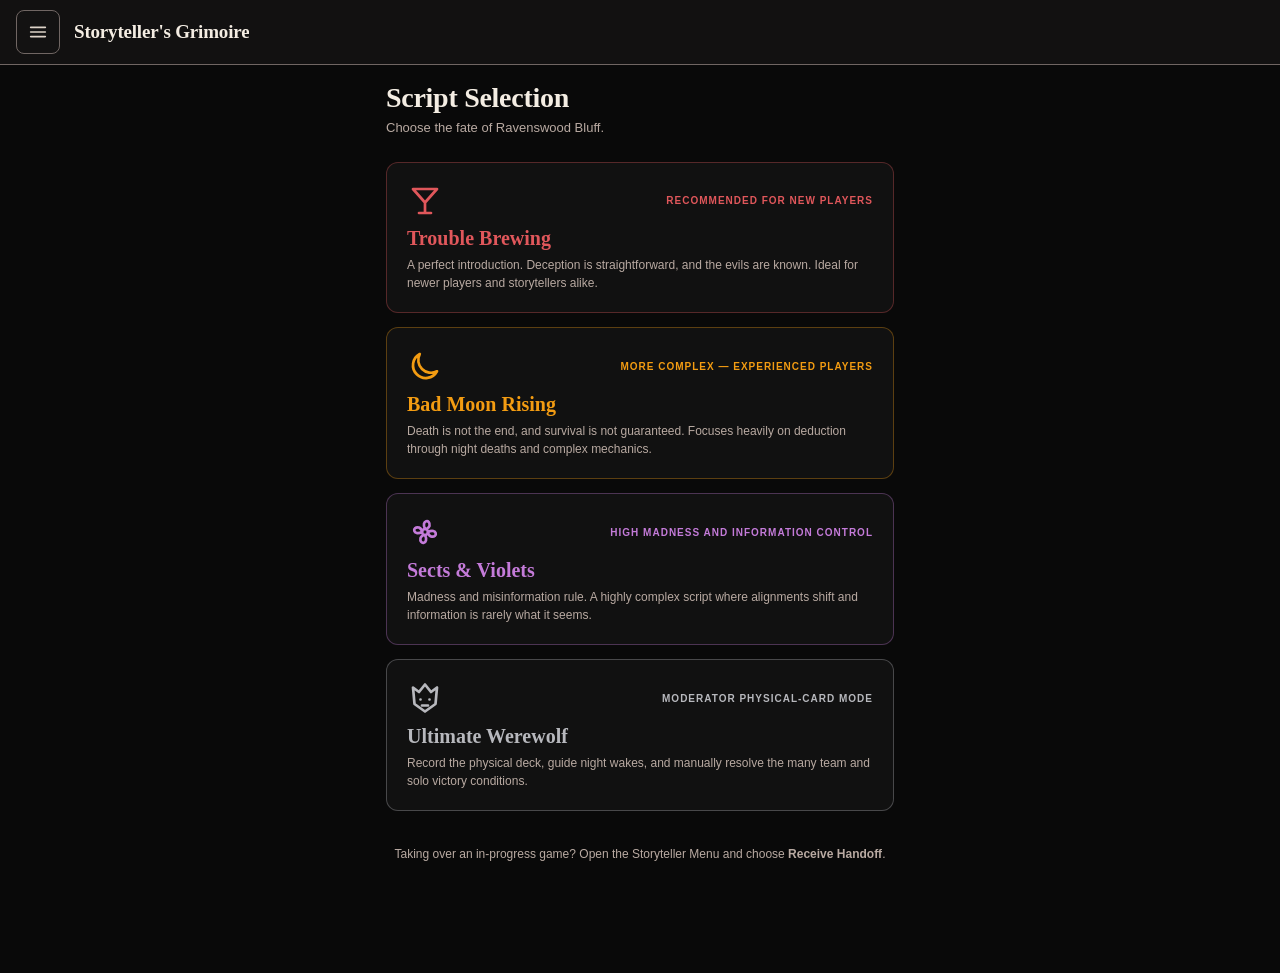
==== commit 4d376a7f: "feat: complete resilient game session workflows" ====
--- a/index.html
+++ b/index.html
@@ -2,16 +2,21 @@
 <html lang="en">
 <head>
 <meta charset="UTF-8">
-<meta name="viewport" content="width=device-width, initial-scale=1.0, user-scalable=no">
-<title>🩸 Storyteller's Grimoire</title>
+<meta name="viewport" content="width=device-width, initial-scale=1.0">
+<meta name="theme-color" content="#0a0a0a">
+<title>Storyteller's Grimoire</title>
 <link rel="stylesheet" href="styles/main.css">
 </head>
 <body>
 
-<div id="app"></div>
+<main id="app"></main>
 
 <!-- Load all BOTC script data -->
 <script src="scripts/runtime-config.js"></script>
+<script src="scripts/icons.js"></script>
+<script src="scripts/history.js"></script>
+<script src="scripts/game-rules.js"></script>
+<script src="scripts/email.js"></script>
 <script src="scripts/trouble_brewing.js"></script>
 <script src="scripts/bad_moon_rising.js"></script>
 <script src="scripts/sects_and_violets.js"></script>
@@ -25,9 +30,14 @@
   try {
     const saved = loadFromStorage();
     if (saved && saved._saved) {
-      Object.assign(state, saved);
+      hydrateState(saved);
       state.showResume = true;
     } else {
+      const requestedScript = new URLSearchParams(window.location.search).get("script");
+      if (["tb", "bmr", "sv", "uw"].includes(requestedScript)) {
+        pickScript(requestedScript);
+        return;
+      }
       state.screen = "select";
     }
     render();
@@ -35,10 +45,10 @@
     console.error("Initialization error:", error);
     const app = document.getElementById("app");
     if (app) {
-      app.innerHTML = `<div class="screen" style="padding:32px;text-align:center">
-        <h2 style="color:var(--red);margin-bottom:16px">Error Loading Page</h2>
-        <p style="color:var(--text2);margin-bottom:8px">${error.message}</p>
-        <button class="btn btn-primary" style="margin-top:16px" onclick="location.reload()">Reload Page</button>
+      app.innerHTML = `<div class="screen" role="alert" style="padding:32px;text-align:center">
+        <h2 style="color:var(--red);margin-bottom:16px">Saved Session Could Not Be Loaded</h2>
+        <p style="color:var(--text2);margin-bottom:8px">The saved data is incomplete or damaged. Clear it to return to script selection.</p>
+        <button class="btn btn-primary" style="margin-top:16px" onclick="localStorage.removeItem('botc_storyteller_v2');localStorage.removeItem('botc_storyteller_history_v1');localStorage.removeItem('botc_storyteller_email_outbox_v1');location.assign(location.pathname)">Clear Saved Session</button>
       </div>`;
     }
   }
--- a/styles/main.css
+++ b/styles/main.css
@@ -1,34 +1,38 @@
-@import url('https://fonts.googleapis.com/css2?family=EB+Garamond:ital,wght@0,500;0,600;1,500&family=Hanken+Grotesk:wght@400;600;700&display=swap');
-@import url('https://fonts.googleapis.com/css2?family=Material+Symbols+Outlined:wght,FILL@100..700,0..1&display=swap');
-
 :root {
-  /* Stitch Color Tokens from DESIGN.md */
-  --bg: #0A0A0A;                  /* True-black obsidian-base (#0A0A0A) */
-  --surface: #1E1E1E;             /* Slate charcoal-surface Level (#1E1E1E) */
-  --surface2: #131313;            /* Base surface (#131313) */
-  --surface3: #201f1f;            /* High-contrast container surface (#201f1f) */
-  --surface-bright: #393939;      /* Brightened surface for hovers/active states */
-  --border: #333333;              /* Elevation stroke inner border */
-  --text: #D6CFC0;                /* Parchment-text (#D6CFC0) */
-  --text2: #e5e2e1;               /* on-surface warm muted variant */
-  --text3: #a88a87;               /* outline variant */
+  color-scheme: dark;
+
+  /* Dark, warm neutrals with AA contrast for text and interactive states. */
+  --bg: #090909;
+  --surface: #1d1c1c;
+  --surface2: #131212;
+  --surface3: #292626;
+  --surface-bright: #363232;
+  --border: #706663;
+  --text: #f4ede3;
+  --text2: #ded3c8;
+  --text3: #b9aaa2;
   
-  /* Brand Crimson & Alignment States */
-  --red: #951B1E;                 /* Primary Solid Crimson (#951B1E) */
-  --crimson: #B81D24;             /* Crimson accent primary (#B81D24) */
-  --darkred: #7A1619;             /* Status evil primary (#7A1619) */
-  --green: #2D5A27;               /* Forest green status good (#2D5A27) */
+  /* Crimson is an accent on dark surfaces; deeper tones back filled controls. */
+  --red: #e16d72;
+  --crimson: #f07d82;
+  --red-surface: #8c2026;
+  --red-surface-hover: #a52930;
+  --darkred: #74181d;
+  --green: #8bd39a;
+  --green-surface: #2d6c3d;
+  --green-hover: #397f4b;
+  --on-accent: #fff8f1;
+  --focus: #f4a8ab;
   
-  /* Additional Aesthetic Tones from DESIGN.md */
-  --blue: #dfbcd9;                /* soft tertiary lavender / blue substitute */
-  --darkblue: #1c1b1b;            /* Muted dark blue container low */
-  --purple: #5e445c;              /* Midnight purple storyteller private container */
-  --teal: #dfbcd9;                /* soft tertiary lavender */
-  --orange: #ffa69e;              /* Muted orange alert warnings */
+  --blue: #e5c3df;
+  --darkblue: #242121;
+  --purple: #d2aad0;
+  --teal: #e5c3df;
+  --orange: #ffc0a8;
   
-  /* Fonts */
-  --font-serif: 'EB Garamond', Georgia, serif;
-  --font-sans: 'Hanken Grotesk', -apple-system, sans-serif;
+  /* Fully local stacks keep typography stable offline and avoid layout shifts. */
+  --font-serif: "Iowan Old Style", "Palatino Linotype", "Book Antiqua", Palatino, Georgia, "Times New Roman", serif;
+  --font-sans: Inter, Aptos, "Segoe UI", Roboto, Helvetica, Arial, sans-serif;
   
   /* Border Radius */
   --rounded-sm: 0.25rem;
@@ -36,6 +40,15 @@
   --rounded-md: 0.75rem;
   --rounded-lg: 1rem;
   --rounded-xl: 1.5rem;
+  --header-height: 58px;
+  --tap-target: 44px;
+}
+
+html {
+  min-height: 100%;
+  background: var(--bg);
+  color-scheme: dark;
+  scroll-padding-top: calc(var(--header-height) + 12px);
 }
 
 * {
@@ -51,12 +64,61 @@
   color: var(--text);
   font-size: 14px;
   min-height: 100vh;
+  min-height: 100dvh;
   overscroll-behavior: none;
   line-height: 1.5;
+  overflow-x: hidden;
+  text-rendering: optimizeLegibility;
+  -webkit-font-smoothing: antialiased;
 }
 
 button, input, select, textarea {
   font-family: inherit;
+  font-size: inherit;
+}
+
+button,
+label,
+summary,
+input[type="checkbox"],
+input[type="radio"] {
+  touch-action: manipulation;
+}
+
+button:disabled,
+input:disabled,
+select:disabled,
+textarea:disabled,
+[aria-disabled="true"] {
+  cursor: not-allowed;
+  opacity: 0.5;
+}
+
+button:focus-visible,
+input:focus-visible,
+select:focus-visible,
+textarea:focus-visible,
+summary:focus-visible,
+[tabindex]:focus-visible,
+[role="button"]:focus-visible {
+  outline: 3px solid var(--focus);
+  outline-offset: 3px;
+}
+
+[hidden] {
+  display: none !important;
+}
+
+.sr-only {
+  position: absolute;
+  width: 1px;
+  height: 1px;
+  padding: 0;
+  margin: -1px;
+  overflow: hidden;
+  clip: rect(0, 0, 0, 0);
+  white-space: nowrap;
+  border: 0;
 }
 
 /* ── SCROLLBARS ── */
@@ -77,30 +139,50 @@
 
 /* ── HEADER ── */
 .header {
-  padding: 14px 20px;
-  background: rgba(19, 19, 19, 0.85);
+  min-height: calc(var(--header-height) + env(safe-area-inset-top));
+  padding: calc(10px + env(safe-area-inset-top)) max(16px, env(safe-area-inset-right)) 10px max(16px, env(safe-area-inset-left));
+  background: rgba(19, 18, 18, 0.96);
   border-bottom: 1px solid var(--border);
   display: flex;
   align-items: center;
   justify-content: space-between;
-  position: sticky;
+  position: sticky !important;
   top: 0;
   z-index: 100;
-  backdrop-filter: blur(20px);
+  backdrop-filter: blur(14px);
+  -webkit-backdrop-filter: blur(14px);
+  gap: 10px;
+}
+.header > div {
+  min-width: 0;
+}
+.header > div:first-child {
+  flex: 1 1 auto;
+}
+.header button {
+  min-width: var(--tap-target);
+  min-height: var(--tap-target);
 }
 .header-title {
   font-family: var(--font-serif);
   font-weight: 600;
   font-size: 19px;
   letter-spacing: -0.01em;
+  min-width: 0;
+  overflow: hidden;
+  text-overflow: ellipsis;
+  white-space: nowrap;
+  line-height: 1.15;
 }
 
 /* ── LAYOUT ── */
 .screen {
-  padding: 24px 16px;
+  width: 100%;
+  min-width: 0;
+  padding: 24px max(16px, env(safe-area-inset-right)) calc(110px + env(safe-area-inset-bottom)) max(16px, env(safe-area-inset-left));
+  padding-bottom: calc(110px + env(safe-area-inset-bottom)) !important;
   max-width: 540px;
   margin: 0 auto;
-  padding-bottom: 110px;
 }
 .phase-badge {
   padding: 5px 12px;
@@ -117,20 +199,27 @@
   font-weight: 600;
 }
 h2 {
-  font-size: 26px;
+  font-size: clamp(22px, 7vw, 26px);
   letter-spacing: -0.01em;
+  line-height: 1.18;
+}
+
+h1, h2, h3, p, li, label, legend, summary {
+  overflow-wrap: anywhere;
 }
 
 /* ── BUTTONS ── */
 .btn {
   padding: 12px 20px;
+  min-height: var(--tap-target);
+  min-width: 0;
   border-radius: 8px;
   border: none;
   font-weight: 600;
   font-size: 14px;
   cursor: pointer;
   width: 100%;
-  transition: all 0.2s cubic-bezier(0.4, 0, 0.2, 1);
+  transition: background-color 0.18s ease, border-color 0.18s ease, color 0.18s ease, transform 0.12s ease;
   display: inline-flex;
   align-items: center;
   justify-content: center;
@@ -141,12 +230,12 @@
   opacity: 0.9;
 }
 .btn-primary {
-  background: var(--red);
-  color: var(--text);
-  border: 1px solid rgba(255, 255, 255, 0.05);
+  background: var(--red-surface);
+  color: var(--on-accent);
+  border: 1px solid #c24b50;
 }
 .btn-primary:hover {
-  background: var(--crimson);
+  background: var(--red-surface-hover);
 }
 .btn-blue {
   background: var(--darkblue);
@@ -157,53 +246,68 @@
   background: var(--surface-bright);
 }
 .btn-night {
-  background: var(--red);
-  color: var(--text);
-  border: 1px solid rgba(255, 255, 255, 0.05);
+  background: var(--red-surface);
+  color: var(--on-accent);
+  border: 1px solid #c24b50;
 }
 .btn-night:hover {
-  background: var(--crimson);
+  background: var(--red-surface-hover);
 }
 .btn-day {
-  background: var(--green);
-  color: var(--text);
-  border: 1px solid rgba(255, 255, 255, 0.05);
+  background: var(--green-surface);
+  color: #ffffff;
+  border: 1px solid #539162;
 }
 .btn-day:hover {
-  background: #397332;
+  background: var(--green-hover);
 }
 .btn-disabled {
   background: var(--surface2);
   color: var(--text3);
   border: 1px solid var(--border);
   cursor: not-allowed;
-  opacity: 0.6;
+  opacity: 0.58;
 }
 .btn-disabled:active {
   transform: none;
 }
 .btn-sm {
-  padding: 6px 12px;
+  padding: 8px 12px;
+  min-height: var(--tap-target);
   border-radius: 6px;
   font-size: 12px;
   font-weight: 600;
   cursor: pointer;
   width: auto;
   border: none;
-  transition: all 0.15s ease;
+  transition: background-color 0.15s ease, border-color 0.15s ease, transform 0.12s ease;
 }
 .btn-sm:active {
   transform: scale(0.95);
 }
+.btn-link {
+  min-height: var(--tap-target);
+  padding: 6px 8px;
+  border: 0;
+  border-radius: 6px;
+  background: transparent;
+  color: var(--text2);
+  cursor: pointer;
+}
+.btn-link:hover {
+  background: rgba(255, 255, 255, 0.06);
+}
 .btn-outline {
   background: none;
   border: 1px solid var(--border);
   color: var(--text2);
   padding: 8px 14px;
+  min-height: var(--tap-target);
+  min-width: 0;
   border-radius: 8px;
   font-size: 13px;
   cursor: pointer;
-  transition: all 0.2s;
+  transition: background-color 0.18s ease, border-color 0.18s ease, color 0.18s ease, transform 0.12s ease;
   display: inline-flex;
   align-items: center;
   justify-content: center;
@@ -221,6 +325,8 @@
 /* ── INPUTS ── */
 .input {
   padding: 10px 14px;
+  min-height: var(--tap-target);
+  min-width: 0;
   border-radius: 8px;
   border: 1px solid var(--border);
   background: var(--surface2);
@@ -228,7 +334,7 @@
   font-size: 14px;
   outline: none;
   width: 100%;
-  transition: all 0.2s;
+  transition: background-color 0.18s ease, border-color 0.18s ease, box-shadow 0.18s ease, color 0.18s ease;
 }
 .input:focus {
   border-color: var(--red);
@@ -251,6 +357,8 @@
   border: 1px solid var(--border);
   background: var(--surface);
   box-shadow: 0 4px 6px rgba(0,0,0,0.15);
+  min-width: 0;
+  overflow-wrap: anywhere;
 }
 
 /* ── PLAYER ROWS ── */
@@ -259,8 +367,9 @@
   border-radius: 8px;
   overflow: hidden;
   border: 1px solid var(--border);
-  transition: all 0.2s ease-in-out;
+  transition: border-color 0.18s ease, box-shadow 0.18s ease, background-color 0.18s ease;
   background: var(--surface);
+  min-width: 0;
 }
 .player-row.active-state {
   border-color: var(--red);
@@ -269,11 +378,27 @@
 .player-main {
   display: flex;
   align-items: center;
+  justify-content: space-between;
   gap: 12px;
   padding: 0 16px;
   min-height: 58px;              /* Fat-finger height standard (>=56px) */
   cursor: pointer;
   user-select: none;
+  min-width: 0;
+  width: 100%;
+  border: 0;
+  background: transparent;
+  color: inherit;
+  text-align: left;
+}
+.player-main > * {
+  min-width: 0;
+}
+.player-main strong,
+.player-main span,
+.player-name,
+.player-role-name {
+  overflow-wrap: anywhere;
 }
 .seat-num {
   width: 24px;
@@ -292,6 +417,7 @@
   padding: 12px 16px 16px;
   border-top: 1px solid var(--border);
   background: rgba(0,0,0,0.25);
+  overflow-wrap: anywhere;
 }
 
 /* ── TABS ── */
@@ -300,12 +426,14 @@
   border-bottom: 1px solid var(--border);
   background: var(--surface);
   position: sticky;
-  top: 49px;
+  top: calc(var(--header-height) + env(safe-area-inset-top));
   z-index: 90;
 }
 .tab {
   flex: 1;
   padding: 14px 8px;
+  min-height: var(--tap-target);
+  min-width: 0;
   background: none;
   border: none;
   border-bottom: 2px solid transparent;
@@ -313,7 +441,8 @@
   font-size: 13px;
   font-weight: 600;
   cursor: pointer;
-  transition: all 0.2s;
+  transition: border-color 0.18s ease, color 0.18s ease, background-color 0.18s ease;
+  overflow-wrap: anywhere;
 }
 .tab.active {
   border-bottom-color: var(--red);
@@ -329,6 +458,7 @@
   flex-wrap: wrap;
   background: rgba(0,0,0,0.25);
   border-bottom: 1px solid var(--border);
+  overflow-wrap: anywhere;
 }
 
 /* ── NIGHT STEP ── */
@@ -337,6 +467,8 @@
   border-radius: 8px;
   margin-bottom: 16px;
   border: 1px solid var(--border);
+  min-width: 0;
+  overflow-wrap: anywhere;
 }
 
 /* ── ROLE CHIPS ── */
@@ -346,12 +478,15 @@
   font-size: 12px;
   font-weight: 600;
   cursor: pointer;
-  transition: all 0.2s;
+  min-height: var(--tap-target);
+  min-width: 0;
+  transition: background-color 0.18s ease, border-color 0.18s ease, color 0.18s ease;
   border: 1px solid var(--border);
   display: inline-flex;
   align-items: center;
   margin: 0 6px 6px 0;
   box-shadow: 0 1px 3px rgba(0,0,0,0.2);
+  overflow-wrap: anywhere;
 }
 .role-chip img {
   border-radius: 50%;
@@ -364,13 +499,37 @@
   bottom: 0;
   left: 0;
   right: 0;
-  padding: 14px 20px;
+  padding: 12px max(16px, env(safe-area-inset-right)) calc(12px + env(safe-area-inset-bottom)) max(16px, env(safe-area-inset-left));
   background: rgba(10, 10, 10, 0.95);
   border-top: 1px solid var(--border);
   display: flex;
   gap: 12px;
-  backdrop-filter: blur(20px);
+  backdrop-filter: blur(14px);
+  -webkit-backdrop-filter: blur(14px);
   z-index: 100;
+}
+
+.bottom-nav {
+  min-width: 0;
+  padding: 8px max(8px, env(safe-area-inset-right)) calc(8px + env(safe-area-inset-bottom)) max(8px, env(safe-area-inset-left)) !important;
+  background: rgba(19, 18, 18, 0.97) !important;
+  backdrop-filter: blur(14px) !important;
+  -webkit-backdrop-filter: blur(14px);
+  gap: 4px;
+}
+
+.bottom-nav > button {
+  flex: 1 1 0;
+  min-width: 0;
+  min-height: 52px;
+  padding: 5px 4px;
+  border-radius: 8px;
+  line-height: 1.15;
+  overflow-wrap: anywhere;
+}
+
+.bottom-nav > button[aria-current="page"] {
+  background: rgba(225, 109, 114, 0.1) !important;
 }
 
 /* ── WARNINGS ── */
@@ -381,21 +540,22 @@
   font-weight: 600;
   margin-top: 8px;
   border: 1px solid transparent;
+  overflow-wrap: anywhere;
 }
 .warn-red {
-  background: rgba(184, 29, 36, 0.1);
-  color: #ffb4ab;
-  border-color: rgba(184, 29, 36, 0.2);
+  background: rgba(225, 109, 114, 0.12);
+  color: #ffc4c0;
+  border-color: rgba(225, 109, 114, 0.4);
 }
 .warn-orange {
-  background: rgba(243, 156, 18, 0.1);
+  background: rgba(255, 192, 168, 0.1);
   color: var(--orange);
-  border-color: rgba(243, 156, 18, 0.2);
+  border-color: rgba(255, 192, 168, 0.35);
 }
 .warn-green {
-  background: rgba(45, 90, 39, 0.15);
-  color: #a3e498;
-  border-color: rgba(45, 90, 39, 0.3);
+  background: rgba(73, 150, 89, 0.15);
+  color: #b9e9c1;
+  border-color: rgba(104, 188, 121, 0.4);
 }
 
 /* ── OVERLAYS ── */
@@ -408,7 +568,10 @@
   justify-content: center;
   background: rgba(0, 0, 0, 0.9);
   backdrop-filter: blur(20px);
-  padding: 16px;
+  -webkit-backdrop-filter: blur(20px);
+  padding: max(16px, env(safe-area-inset-top)) max(16px, env(safe-area-inset-right)) max(16px, env(safe-area-inset-bottom)) max(16px, env(safe-area-inset-left));
+  overflow-y: auto;
+  overscroll-behavior: contain;
 }
 .overlay-box {
   background: var(--surface2);
@@ -419,6 +582,9 @@
   width: 100%;
   text-align: center;
   box-shadow: 0 10px 25px rgba(0,0,0,0.5);
+  max-height: calc(100dvh - 32px);
+  overflow-y: auto;
+  overscroll-behavior: contain;
 }
 .show-card-overlay {
   position: fixed;
@@ -429,7 +595,11 @@
   justify-content: center;
   background: rgba(0, 0, 0, 0.92);
   backdrop-filter: blur(20px);
-  cursor: pointer;
+  -webkit-backdrop-filter: blur(20px);
+  cursor: pointer;
+  padding: max(16px, env(safe-area-inset-top)) max(16px, env(safe-area-inset-right)) max(16px, env(safe-area-inset-bottom)) max(16px, env(safe-area-inset-left));
+  overflow-y: auto;
+  overscroll-behavior: contain;
 }
 .show-card {
   text-align: center;
@@ -439,6 +609,8 @@
   width: 90%;
   box-shadow: 0 15px 35px rgba(0,0,0,0.6);
   border: 1px solid var(--border);
+  max-height: calc(100dvh - 32px);
+  overflow-y: auto;
 }
 .confirm-overlay {
   position: fixed;
@@ -449,7 +621,10 @@
   justify-content: center;
   background: rgba(0, 0, 0, 0.85);
   backdrop-filter: blur(15px);
-  padding: 16px;
+  -webkit-backdrop-filter: blur(15px);
+  padding: max(16px, env(safe-area-inset-top)) max(16px, env(safe-area-inset-right)) max(16px, env(safe-area-inset-bottom)) max(16px, env(safe-area-inset-left));
+  overflow-y: auto;
+  overscroll-behavior: contain;
 }
 .confirm-box {
   background: var(--surface2);
@@ -460,6 +635,35 @@
   width: 100%;
   text-align: center;
   box-shadow: 0 8px 24px rgba(0,0,0,0.5);
+  max-height: calc(100dvh - 32px);
+  overflow-y: auto;
+}
+
+dialog.overlay,
+dialog.confirm-overlay,
+dialog.show-card-overlay {
+  width: 100%;
+  max-width: none;
+  height: 100%;
+  max-height: none;
+  border: 0;
+  color: inherit;
+}
+
+dialog::backdrop {
+  background: rgba(0, 0, 0, 0.88);
+}
+
+[role="dialog"] .dialog-title,
+[role="alertdialog"] .dialog-title {
+  margin-bottom: 8px;
+  color: var(--text);
+}
+
+body:has(.overlay),
+body:has(.confirm-overlay),
+body:has(.show-card-overlay) {
+  overflow: hidden;
 }
 
 /* ── CHOICE BUTTONS ── */
@@ -478,13 +682,14 @@
   font-size: 15px;
   font-weight: 600;
   cursor: pointer;
+  min-height: var(--tap-target);
   min-width: 52px;
   text-align: center;
-  transition: all 0.15s;
+  transition: background-color 0.15s ease, border-color 0.15s ease, color 0.15s ease;
 }
 .choice-btn:active, .choice-btn.active {
   border-color: var(--red);
-  background: rgba(149, 27, 30, 0.15);
+  background: rgba(225, 109, 114, 0.14);
   color: var(--text);
 }
 .char-choice-btn {
@@ -496,13 +701,14 @@
   font-size: 13px;
   font-weight: 600;
   cursor: pointer;
+  min-height: var(--tap-target);
   text-align: left;
   width: 100%;
-  transition: all 0.15s;
+  transition: background-color 0.15s ease, border-color 0.15s ease, color 0.15s ease;
 }
 .char-choice-btn:active {
   border-color: var(--red);
-  background: rgba(149, 27, 30, 0.08);
+  background: rgba(225, 109, 114, 0.1);
 }
 
 /* ── PLAYER COUNT SLIDER ── */
@@ -510,12 +716,14 @@
   -webkit-appearance: none;
   appearance: none;
   width: 100%;
-  height: 6px;
+  min-height: var(--tap-target);
   background: var(--border);
   border-radius: 3px;
   outline: none;
   cursor: pointer;
   touch-action: none;
+  background-clip: content-box;
+  padding-block: 19px;
 }
 input[type="range"]::-webkit-slider-track {
   width: 100%;
@@ -527,29 +735,46 @@
   -webkit-appearance: none;
   appearance: none;
   background: var(--red);
-  height: 20px;
-  width: 20px;
+  height: 26px;
+  width: 26px;
   border-radius: 50%;
   border: 2px solid var(--bg);
   box-shadow: 0 2px 4px rgba(0,0,0,0.4);
-  margin-top: -7px;
+  margin-top: -10px;
   cursor: pointer;
   transition: background 0.15s;
 }
 input[type="range"]::-webkit-slider-thumb:hover {
   background: #cd222a;
+}
+input[type="range"]::-moz-range-track {
+  height: 6px;
+  border-radius: 3px;
+  background: var(--border);
+}
+input[type="range"]::-moz-range-thumb {
+  width: 26px;
+  height: 26px;
+  border: 2px solid var(--bg);
+  border-radius: 50%;
+  background: var(--red);
+  box-shadow: 0 2px 4px rgba(0,0,0,0.4);
+  cursor: pointer;
 }
 
 /* ── SCRIPT SELECTOR ── */
 .script-card {
   padding: 24px;
+  min-height: var(--tap-target);
+  min-width: 0;
   border-radius: 12px;
   border: 1px solid var(--border);
   background: var(--surface2);
   cursor: pointer;
   margin-bottom: 16px;
-  transition: all 0.25s cubic-bezier(0.4, 0, 0.2, 1);
+  transition: background-color 0.2s ease, border-color 0.2s ease, box-shadow 0.2s ease, transform 0.12s ease;
   text-align: center;
+  overflow-wrap: anywhere;
 }
 .script-card:hover {
   border-color: var(--red);
@@ -567,15 +792,13 @@
   margin-bottom: 16px;
   border: 1px solid var(--border);
   background: var(--surface);
-  transition: all 0.3s ease;
+  min-width: 0;
+  transition: background-color 0.2s ease, border-color 0.2s ease;
 }
 .timer-wrap.timer-alarm {
-  animation: timerFlash 0.5s ease infinite alternate;
   border-color: var(--red);
-}
-@keyframes timerFlash {
-  0% { background: rgba(184, 29, 36, 0.04); }
-  100% { background: rgba(184, 29, 36, 0.18); }
+  background: rgba(225, 109, 114, 0.12);
+  box-shadow: inset 0 0 0 1px rgba(225, 109, 114, 0.16);
 }
 .timer-phase-label {
   font-size: 12px;
@@ -587,18 +810,35 @@
   color: var(--text2);
 }
 .timer-display {
-  font-size: 58px;
+  font-size: clamp(46px, 16vw, 58px);
   font-weight: 600;
   text-align: center;
   font-variant-numeric: tabular-nums;
   letter-spacing: 1px;
   line-height: 1.1;
+  min-height: 1.1em;
+  font-feature-settings: "tnum" 1;
+  contain: layout paint;
 }
 .timer-display.timer-low {
   color: var(--orange);
 }
 .timer-display.timer-done {
   color: var(--red);
+}
+.discussion-timer-clock {
+  display: inline-block;
+  width: 5ch;
+  color: var(--text);
+  font-family: var(--font-serif);
+  font-size: 36px;
+  font-weight: 700;
+  font-variant-numeric: tabular-nums lining-nums;
+  font-feature-settings: "tnum" 1, "lnum" 1;
+  line-height: 1;
+  text-align: center;
+  white-space: nowrap;
+  contain: layout paint;
 }
 .timer-bar-track {
   width: 100%;
@@ -611,10 +851,11 @@
 .timer-bar-fill {
   height: 100%;
   border-radius: 3px;
-  transition: width 0.3s linear;
+  transition: width 0.25s linear, background-color 0.2s ease;
 }
 .timer-controls {
   display: flex;
+  flex-wrap: wrap;
   gap: 8px;
   justify-content: center;
   margin-top: 12px;
@@ -628,8 +869,9 @@
   background: var(--surface2);
   color: var(--text);
   cursor: pointer;
+  min-height: var(--tap-target);
   min-width: 80px;
-  transition: all 0.15s;
+  transition: background-color 0.15s ease, border-color 0.15s ease, color 0.15s ease;
 }
 .timer-btn:active {
   background: var(--surface3);
@@ -640,13 +882,19 @@
 }
 .timer-phases {
   display: flex;
+  flex-wrap: wrap;
   justify-content: center;
   gap: 6px;
   margin-bottom: 12px;
 }
 .timer-phase-dot {
-  padding: 4px 12px;
+  padding: 8px 12px;
+  min-height: var(--tap-target);
+  min-width: var(--tap-target);
   border-radius: 6px;
+  border: 1px solid transparent;
+  appearance: none;
+  font-family: inherit;
   font-size: 11px;
   font-weight: 700;
   background: var(--surface2);
@@ -654,15 +902,20 @@
   text-transform: uppercase;
   letter-spacing: 0.5px;
   cursor: pointer;
-  transition: all 0.15s;
+  transition: background-color 0.15s ease, border-color 0.15s ease, color 0.15s ease;
 }
 .timer-phase-dot.current {
-  background: rgba(243, 156, 18, 0.15);
+  background: rgba(255, 192, 168, 0.12);
   color: var(--orange);
+  border-color: rgba(255, 192, 168, 0.55);
+}
+.timer-phase-dot:focus-visible {
+  outline: 2px solid var(--orange);
+  outline-offset: 2px;
 }
 .timer-phase-dot.done {
-  background: rgba(45, 90, 39, 0.15);
-  color: #a3e498;
+  background: rgba(73, 150, 89, 0.15);
+  color: #b9e9c1;
 }
 .timer-settings {
   margin-top: 14px;
@@ -677,6 +930,8 @@
   align-items: center;
   margin-bottom: 10px;
   font-size: 13px;
+  gap: 12px;
+  min-width: 0;
 }
 .timer-setting-row:last-child {
   margin-bottom: 0;
@@ -685,10 +940,13 @@
   display: flex;
   align-items: center;
   gap: 8px;
+  flex-shrink: 0;
 }
 .timer-adj-btn {
-  width: 32px;
-  height: 32px;
+  width: var(--tap-target);
+  height: var(--tap-target);
+  min-width: var(--tap-target);
+  min-height: var(--tap-target);
   border-radius: 6px;
   font-size: 18px;
   font-weight: 600;
@@ -699,7 +957,7 @@
   display: flex;
   align-items: center;
   justify-content: center;
-  transition: all 0.15s;
+  transition: background-color 0.15s ease, border-color 0.15s ease, color 0.15s ease, transform 0.12s ease;
 }
 .timer-adj-btn:active {
   background: var(--surface);
@@ -712,6 +970,127 @@
   text-align: center;
   font-variant-numeric: tabular-nums;
 }
+.compact-adjust {
+  width: var(--tap-target);
+  height: var(--tap-target);
+  min-width: var(--tap-target);
+  min-height: var(--tap-target);
+  padding: 0;
+  font-size: 14px;
+}
+.pool-role-option {
+  display: flex;
+  align-items: center;
+  justify-content: space-between;
+  gap: 12px;
+  min-height: var(--tap-target);
+  padding: 6px;
+  border-bottom: 1px solid var(--border);
+  cursor: pointer;
+}
+.pool-role-option input {
+  width: 22px;
+  height: 22px;
+  flex: 0 0 auto;
+  accent-color: var(--red);
+}
+.setup-choice-card {
+  padding: 14px;
+  margin-bottom: 16px;
+}
+.setup-choice-card h3 {
+  margin-bottom: 4px;
+  font-family: var(--font-serif);
+  font-size: 16px;
+}
+.setup-choice-card p {
+  margin-bottom: 10px;
+  color: var(--text3);
+  font-size: 12px;
+}
+.setup-choice-options {
+  display: flex;
+  flex-wrap: wrap;
+  gap: 8px;
+}
+.setup-choice-options .is-selected {
+  border: 1px solid var(--red);
+  background: rgba(225, 109, 114, 0.14);
+  color: var(--text);
+}
+.app-toast {
+  position: fixed;
+  left: 50%;
+  bottom: calc(88px + env(safe-area-inset-bottom));
+  z-index: 400;
+  width: max-content;
+  max-width: 90%;
+  padding: 12px 16px;
+  transform: translateX(-50%);
+  border: 1px solid var(--border);
+  border-radius: 10px;
+  background: var(--surface2);
+  color: var(--text);
+  box-shadow: 0 8px 24px rgba(0,0,0,0.45);
+  font-size: 13px;
+  line-height: 1.4;
+  text-align: center;
+}
+.discussion-timer-grid {
+  display: grid;
+  grid-template-columns: repeat(2, minmax(0, 1fr));
+  gap: 10px;
+}
+.discussion-timer-option {
+  padding: 12px;
+  min-width: 0;
+  border: 1px solid var(--border);
+  border-radius: 10px;
+  background: var(--surface);
+  transition: border-color 0.2s ease, background-color 0.2s ease, opacity 0.2s ease;
+}
+.discussion-timer-option.is-disabled,
+.discussion-timer-disabled {
+  opacity: 0.58;
+  filter: saturate(0.55);
+}
+.discussion-timer-option-header {
+  display: flex;
+  align-items: center;
+  justify-content: space-between;
+  gap: 12px;
+  min-width: 0;
+}
+.discussion-timer-toggle {
+  display: inline-flex;
+  align-items: center;
+  gap: 6px;
+  color: var(--text2);
+  font-size: 11px;
+  font-weight: 600;
+  cursor: pointer;
+  min-height: var(--tap-target);
+  padding: 4px 0;
+}
+.discussion-timer-toggle input {
+  width: 20px;
+  height: 20px;
+  flex: 0 0 auto;
+  accent-color: var(--red);
+}
+.btn:disabled,
+.timer-adj-btn:disabled,
+.timer-phase-dot:disabled {
+  cursor: not-allowed;
+  opacity: 0.5;
+  transform: none;
+  filter: saturate(0.45);
+}
+@media (max-width: 560px) {
+  .discussion-timer-grid {
+    grid-template-columns: 1fr;
+  }
+}
 
 /* ── SELECTION BUTTONS (Night Walker) ── */
 .ns-grid {
@@ -729,22 +1108,172 @@
   font-size: 13px;
   font-weight: 600;
   cursor: pointer;
+  min-height: var(--tap-target);
   min-width: 80px;
   text-align: center;
-  transition: all 0.15s;
+  transition: background-color 0.15s ease, border-color 0.15s ease, color 0.15s ease, transform 0.12s ease;
 }
 .ns-btn:active {
   transform: scale(0.97);
 }
 .ns-btn.selected {
   border-color: var(--red);
-  background: rgba(184, 29, 36, 0.15);
+  background: rgba(225, 109, 114, 0.14);
   color: var(--text);
 }
 .ns-btn.none-sel {
   border-color: var(--text3);
   color: var(--text3);
   font-style: italic;
+}
+
+/* ── ICONS AND COMPACT CONTROLS ── */
+.app-icon {
+  display: inline-block;
+  flex: 0 0 auto;
+  vertical-align: -0.15em;
+  overflow: visible;
+  pointer-events: none;
+}
+
+.icon-button {
+  width: var(--tap-target);
+  height: var(--tap-target);
+  min-width: var(--tap-target);
+  min-height: var(--tap-target);
+  padding: 0;
+  display: inline-flex;
+  align-items: center;
+  justify-content: center;
+  border: 1px solid var(--border);
+  border-radius: 8px;
+  background: var(--surface2);
+  color: var(--text2);
+  cursor: pointer;
+  transition: background-color 0.15s ease, border-color 0.15s ease, color 0.15s ease;
+}
+
+.icon-button:hover {
+  border-color: var(--text3);
+  background: var(--surface3);
+  color: var(--text);
+}
+
+.icon-button:disabled {
+  opacity: 0.5;
+  filter: saturate(0.45);
+}
+
+.role-icon-fallback {
+  display: inline-flex;
+  flex: 0 0 auto;
+  align-items: center;
+  justify-content: center;
+  border: 1px solid var(--border);
+  border-radius: 50%;
+  background: var(--surface3);
+  color: var(--text2);
+  overflow: hidden;
+}
+
+/* ── DAY AND NIGHT ACTIONS ── */
+.day-actions {
+  display: grid;
+  gap: 10px;
+  margin-top: 18px;
+  min-width: 0;
+}
+
+.day-winner-actions {
+  display: grid;
+  grid-template-columns: repeat(2, minmax(0, 1fr));
+  gap: 10px;
+  min-width: 0;
+}
+
+.danger-action {
+  border-color: rgba(225, 109, 114, 0.55);
+}
+
+.night-action-controls {
+  min-width: 0;
+  margin-top: 16px;
+  padding: 14px;
+  border: 1px solid var(--border);
+  border-radius: 10px;
+  background: rgba(9, 9, 9, 0.34);
+}
+
+.night-action-controls legend {
+  padding: 0 6px;
+  color: var(--text);
+  font-size: 13px;
+  font-weight: 700;
+}
+
+.night-action-label {
+  display: block;
+  margin-bottom: 8px;
+  color: var(--text2);
+  font-size: 13px;
+  font-weight: 600;
+}
+
+.night-target-grid {
+  display: grid;
+  grid-template-columns: repeat(2, minmax(0, 1fr));
+  gap: 8px;
+  margin-bottom: 12px;
+  min-width: 0;
+}
+
+.night-target-option {
+  min-width: 0;
+  min-height: var(--tap-target);
+  display: flex;
+  align-items: center;
+  gap: 10px;
+  padding: 9px 10px;
+  border: 1px solid var(--border);
+  border-radius: 8px;
+  background: var(--surface2);
+  color: var(--text);
+  cursor: pointer;
+  transition: background-color 0.15s ease, border-color 0.15s ease;
+}
+
+.night-target-option:hover,
+.night-target-option:has(input:checked) {
+  border-color: var(--red);
+  background: rgba(225, 109, 114, 0.1);
+}
+
+.night-target-option input {
+  width: 20px;
+  height: 20px;
+  flex: 0 0 auto;
+  accent-color: var(--red-surface-hover);
+}
+
+.night-target-option span {
+  min-width: 0;
+  display: flex;
+  flex-direction: column;
+  line-height: 1.25;
+  overflow-wrap: anywhere;
+}
+
+.night-target-option small {
+  margin-top: 2px;
+  color: var(--text3);
+  font-size: 11px;
+}
+
+.night-manual-note {
+  margin-top: 10px;
+  color: var(--text3);
+  font-size: 12px;
+  line-height: 1.45;
 }
 
 /* ── ULTIMATE WEREWOLF PHYSICAL-CARD ENTRY ── */
@@ -770,6 +1299,7 @@
   gap: 7px;
   cursor: pointer;
   text-align: left;
+  overflow-wrap: anywhere;
 }
 .uw-role-option:disabled {
   cursor: not-allowed;
@@ -787,6 +1317,7 @@
 }
 .uw-seat-summary {
   min-width: 0;
+  min-height: var(--tap-target);
   border: 1px solid var(--border);
   border-radius: 7px;
   background: var(--surface2);
@@ -796,6 +1327,7 @@
   align-items: center;
   gap: 8px;
   cursor: pointer;
+  overflow-wrap: anywhere;
 }
 .uw-seat-summary.active {
   border-color: var(--orange);
@@ -823,6 +1355,10 @@
 /* ── MISC ── */
 details summary {
   list-style: none;
+  min-height: var(--tap-target);
+  display: flex;
+  align-items: center;
+  cursor: pointer;
 }
 details summary::-webkit-details-marker {
   display: none;
@@ -847,6 +1383,8 @@
   box-shadow: 0 10px 25px rgba(0,0,0,0.5);
   max-height: 90vh;
   overflow-y: auto;
+  overscroll-behavior: contain;
+  overflow-wrap: anywhere;
 }
 .handoff-qr-wrap {
   background: #ffffff;
@@ -884,8 +1422,136 @@
   margin: -1px;
   overflow: hidden;
   clip: rect(0, 0, 0, 0);
+  clip-path: inset(50%);
+  white-space: nowrap;
   border: 0;
 }
 label.btn {
   position: relative;
 }
+
+.drawer-menu {
+  max-width: calc(100vw - 40px);
+  padding-top: max(24px, env(safe-area-inset-top)) !important;
+  padding-bottom: max(24px, env(safe-area-inset-bottom)) !important;
+  overflow-y: auto;
+  overscroll-behavior: contain;
+}
+
+@media (max-width: 430px) {
+  .header {
+    padding-right: max(12px, env(safe-area-inset-right));
+    padding-left: max(12px, env(safe-area-inset-left));
+  }
+
+  .header-title {
+    font-size: 18px;
+  }
+
+  .screen {
+    padding-top: 18px;
+    padding-right: max(12px, env(safe-area-inset-right));
+    padding-left: max(12px, env(safe-area-inset-left));
+  }
+
+  .card,
+  .night-step,
+  .timer-wrap,
+  .script-card {
+    padding: 14px;
+  }
+
+  .overlay,
+  .confirm-overlay,
+  .show-card-overlay {
+    align-items: flex-start;
+    padding-right: max(10px, env(safe-area-inset-right));
+    padding-left: max(10px, env(safe-area-inset-left));
+  }
+
+  .overlay-box,
+  .confirm-box,
+  .show-card,
+  .handoff-card {
+    padding: 20px 16px;
+  }
+
+  .night-target-grid {
+    grid-template-columns: 1fr;
+  }
+
+  .player-main {
+    gap: 9px;
+    padding-right: 12px;
+    padding-left: 12px;
+  }
+
+  .timer-setting-row {
+    align-items: flex-start;
+  }
+}
+
+@media (max-width: 360px) {
+  .header-title {
+    font-size: 16px;
+  }
+
+  .phase-badge {
+    padding-right: 8px;
+    padding-left: 8px;
+    font-size: 10px;
+  }
+
+  .day-winner-actions {
+    grid-template-columns: 1fr;
+  }
+
+  .timer-controls > *,
+  .choice-grid > * {
+    flex: 1 1 calc(50% - 8px);
+  }
+
+  .bottom-nav > button {
+    font-size: 10px !important;
+  }
+}
+
+@media (max-height: 560px) and (orientation: landscape) {
+  .overlay,
+  .confirm-overlay,
+  .show-card-overlay {
+    align-items: flex-start;
+  }
+}
+
+@media (prefers-reduced-motion: reduce) {
+  html {
+    scroll-behavior: auto;
+  }
+
+  *,
+  *::before,
+  *::after {
+    animation-duration: 0.01ms !important;
+    animation-iteration-count: 1 !important;
+    scroll-behavior: auto !important;
+    transition-duration: 0.01ms !important;
+  }
+}
+
+@media (forced-colors: active) {
+  .btn,
+  .btn-outline,
+  .icon-button,
+  .choice-btn,
+  .night-target-option,
+  .timer-adj-btn,
+  .timer-phase-dot {
+    border: 1px solid ButtonText;
+  }
+
+  .role-icon-fallback,
+  .app-icon {
+    forced-color-adjust: auto;
+  }
+}
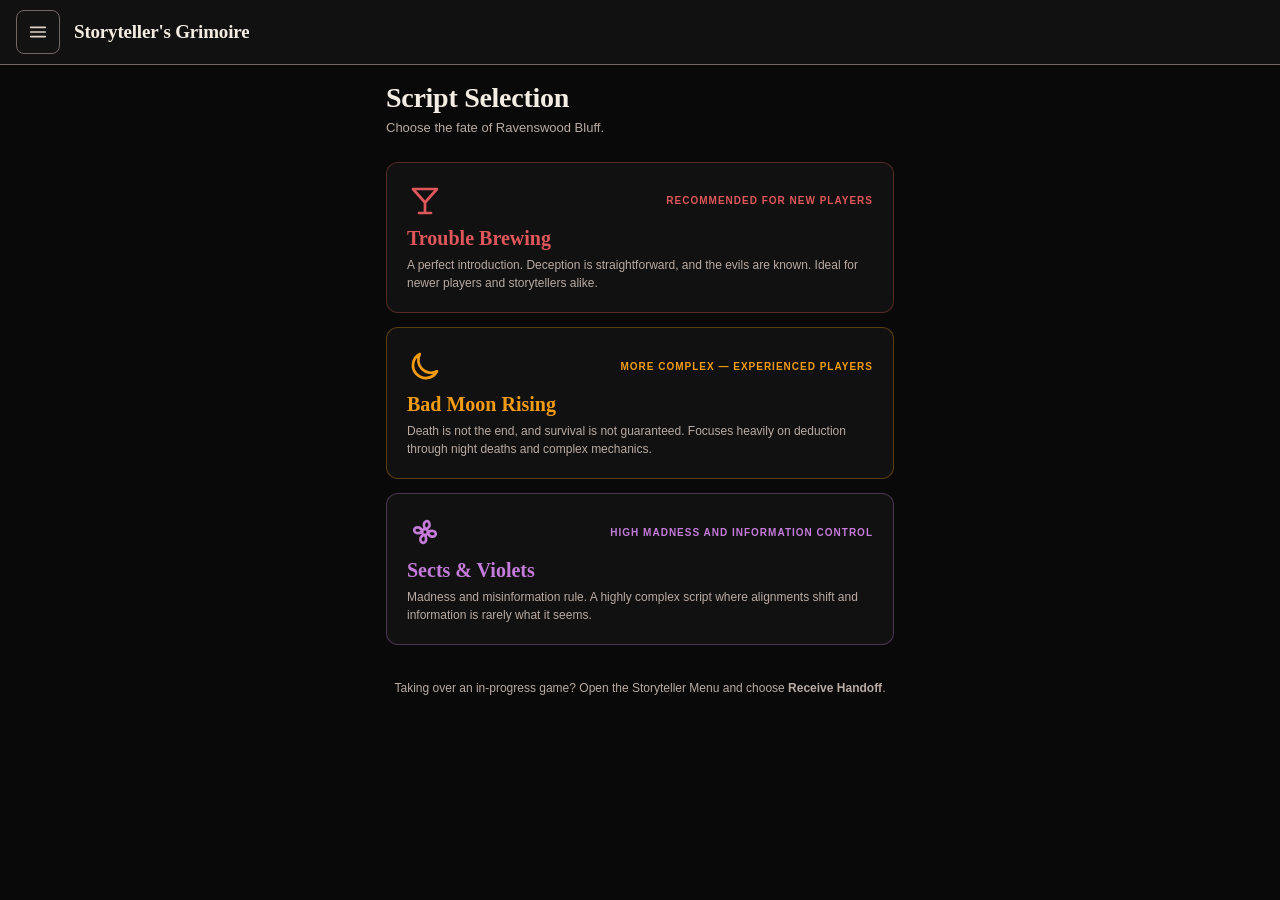
==== commit b6811ebc: "feat: expand roster setup to twenty players" ====
--- a/index.html
+++ b/index.html
@@ -20,7 +20,6 @@
 <script src="scripts/trouble_brewing.js"></script>
 <script src="scripts/bad_moon_rising.js"></script>
 <script src="scripts/sects_and_violets.js"></script>
-<script src="scripts/ultimate_werewolf.js"></script>
 <script src="scripts/handoff-qr.js"></script>
 <script src="scripts/common.js"></script>
 <script src="scripts/handoff.js"></script>
@@ -34,7 +33,7 @@
       state.showResume = true;
     } else {
       const requestedScript = new URLSearchParams(window.location.search).get("script");
-      if (["tb", "bmr", "sv", "uw"].includes(requestedScript)) {
+      if (["tb", "bmr", "sv"].includes(requestedScript)) {
         pickScript(requestedScript);
         return;
       }
